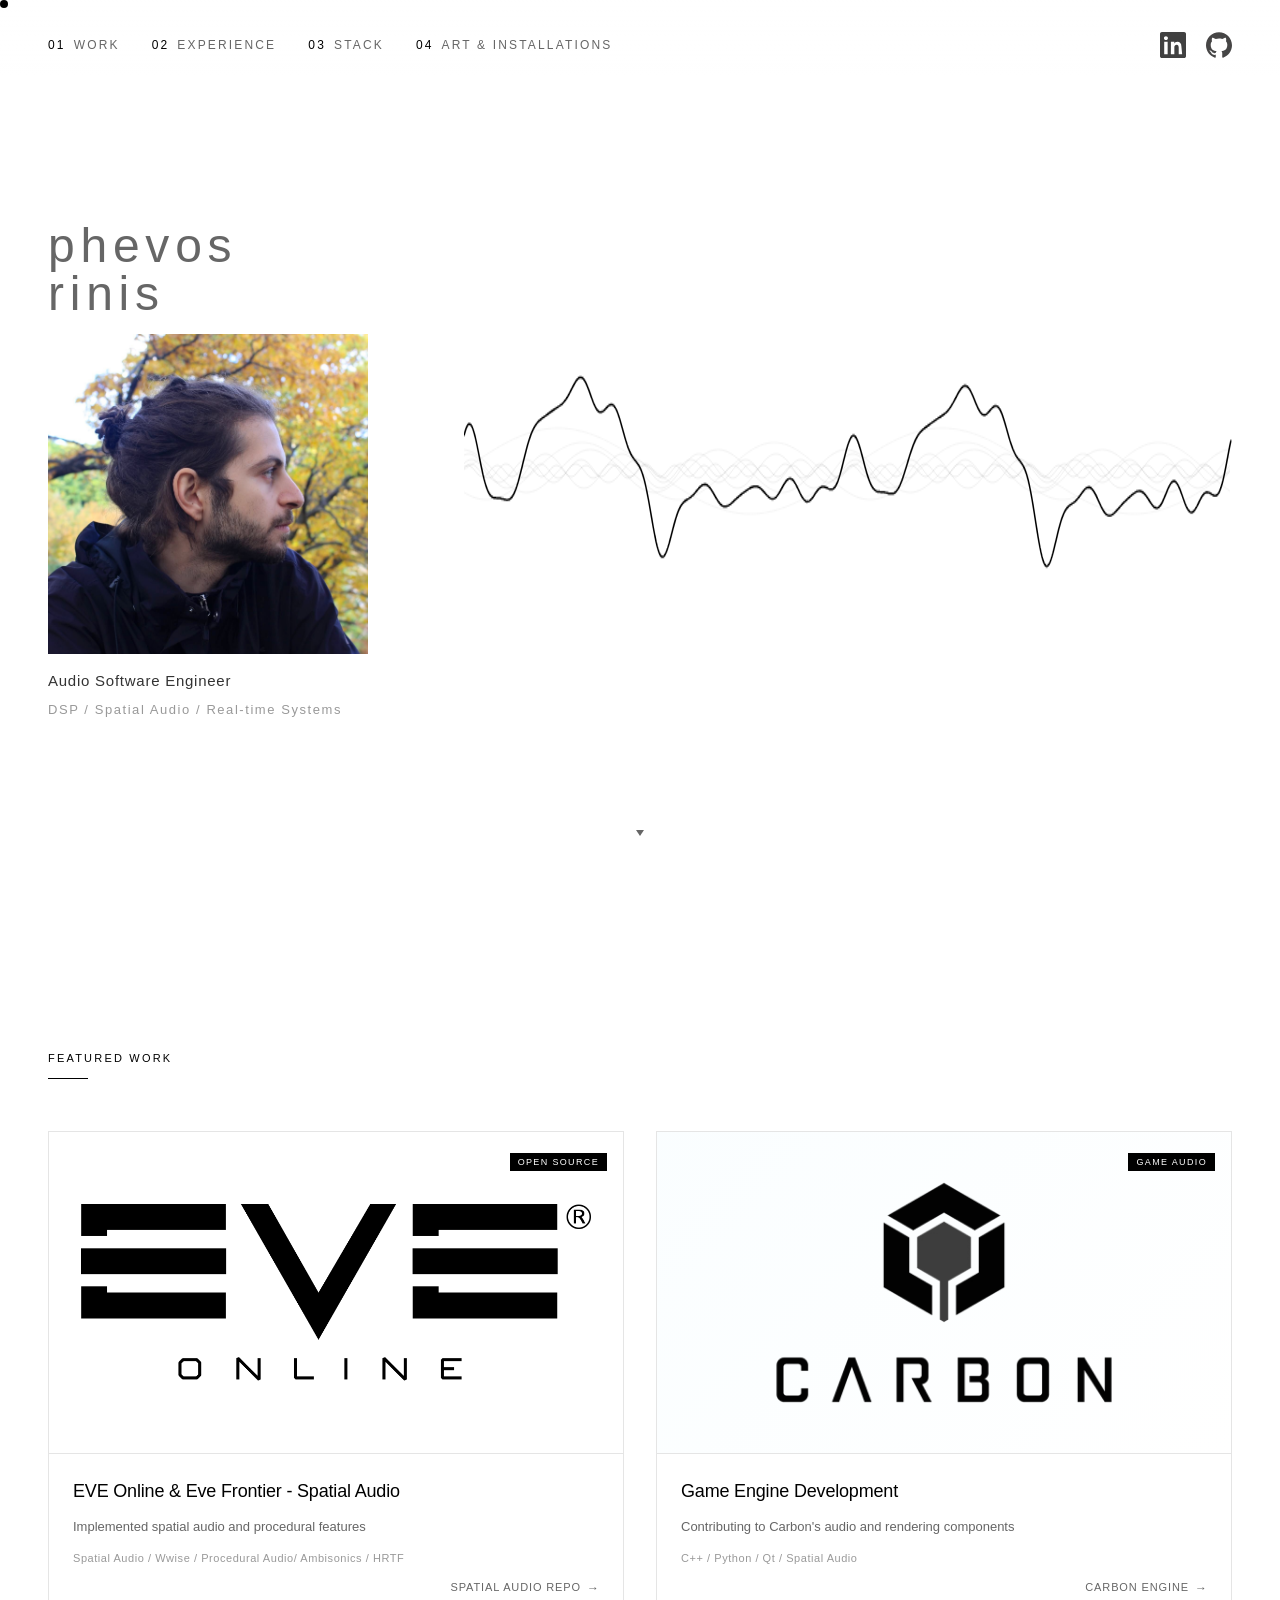
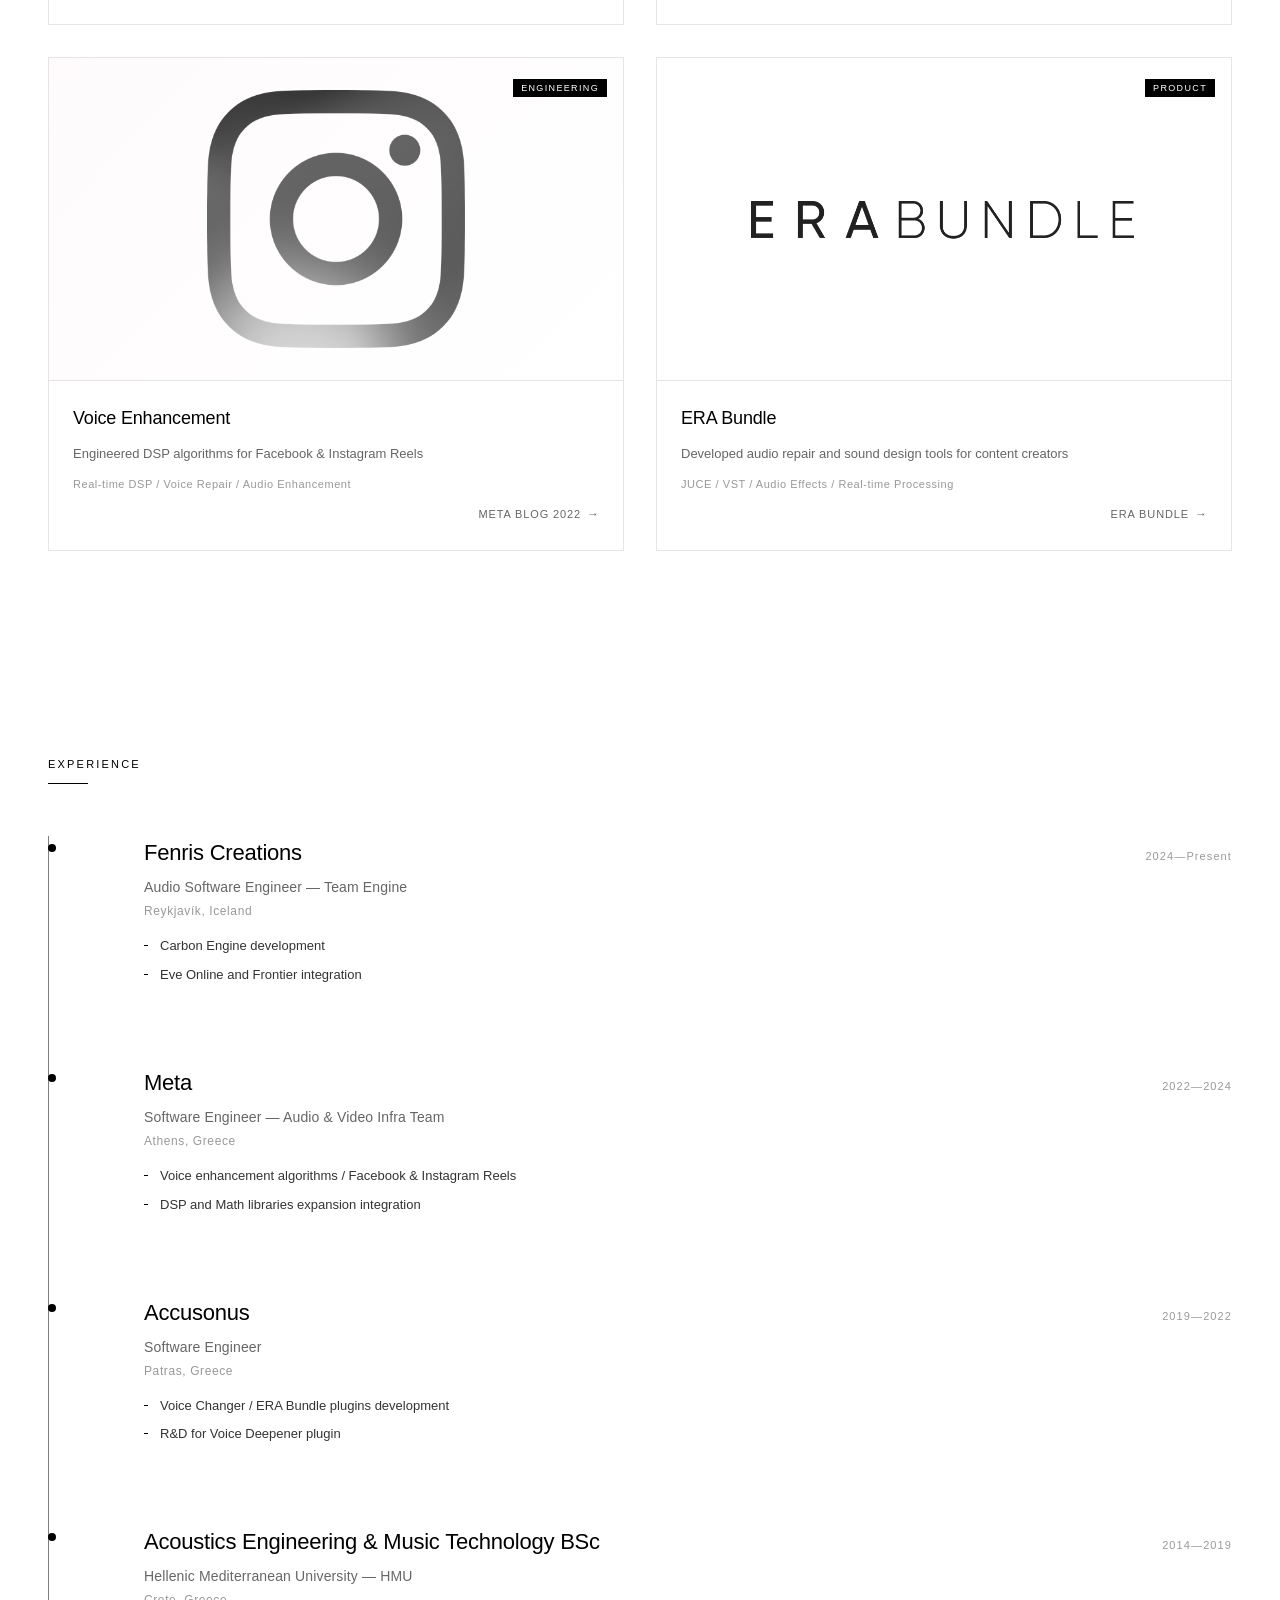
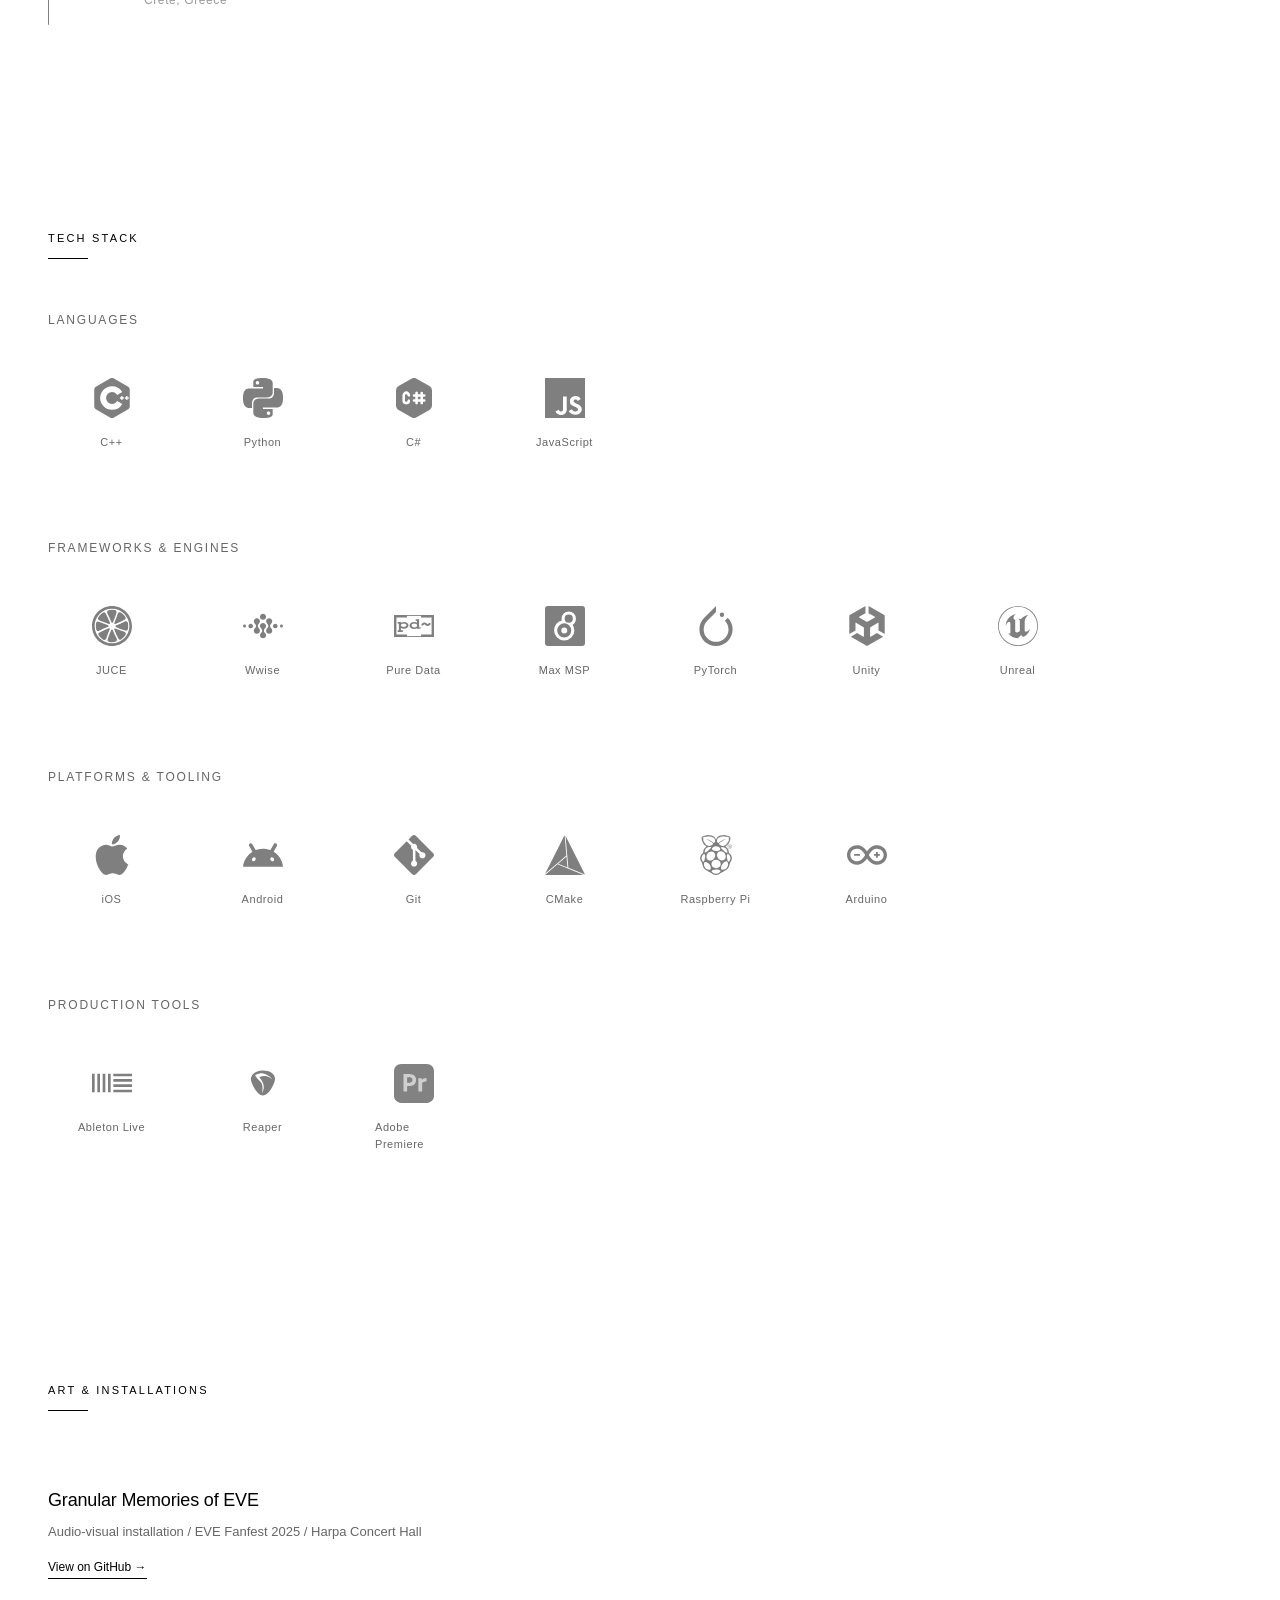
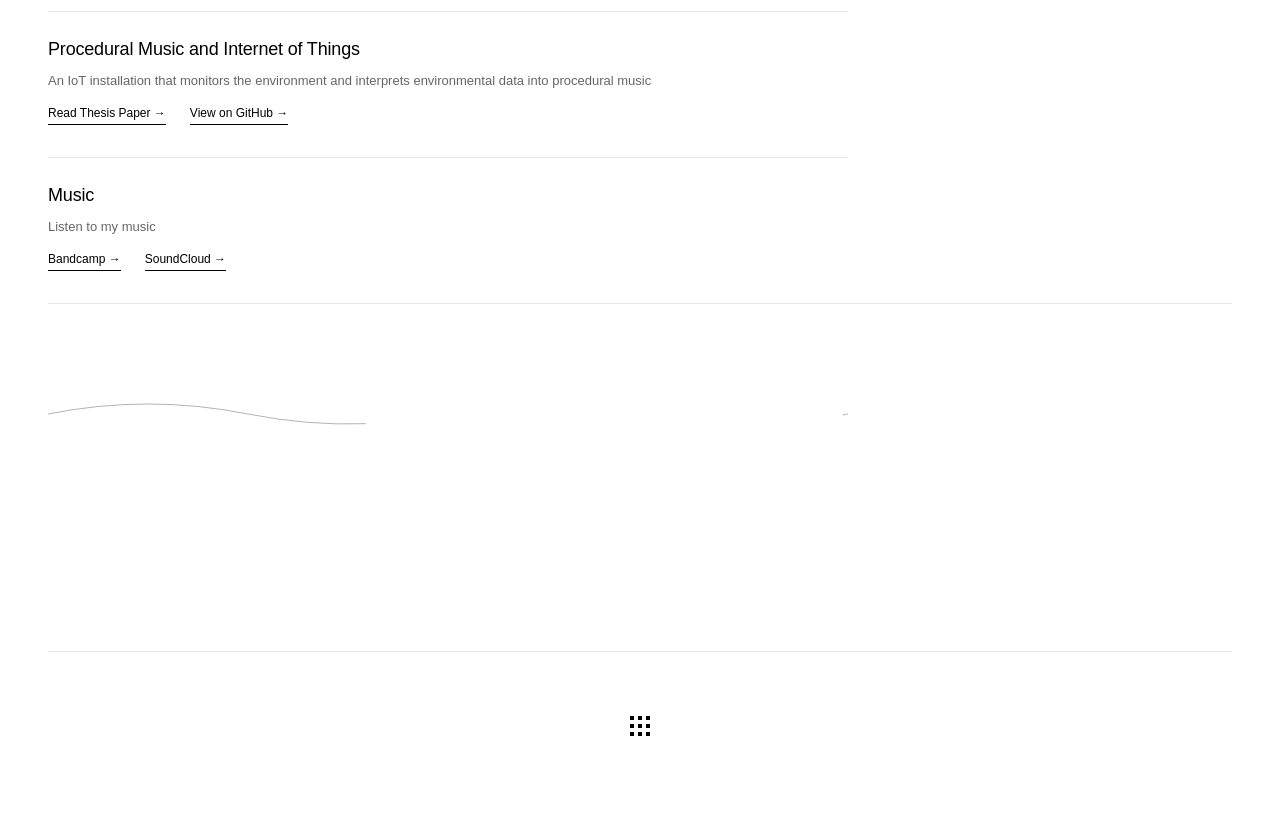
==== index.html @ 7e2379ec "Revert Carbon card to single card link, pointing to GitHub" ====
<!DOCTYPE html>
<html lang="en">
<head>
    <meta charset="UTF-8">
    <meta name="viewport" content="width=device-width, initial-scale=1.0">
    <title>Phevos Rinis</title>
    <link rel="stylesheet" href="style.css">
</head>
<body>
    <div class="cursor-dot"></div>

    <!-- Navigation -->
    <nav class="main-nav">
        <div class="nav-sections">
            <a href="#projects" class="nav-link" data-section="01">Work</a>
            <a href="#work" class="nav-link" data-section="02">Experience</a>
            <a href="#stack" class="nav-link" data-section="03">Stack</a>
            <a href="#art" class="nav-link" data-section="04">Art & Installations</a>
        </div>
        <div class="nav-social">
            <a class="nav-icon" href="https://linkedin.com/in/phevos-rinis" target="_blank" rel="noopener noreferrer" aria-label="LinkedIn">
                <img src="img/icons/linkedin.svg" alt="LinkedIn logo">
            </a>
            <a class="nav-icon" href="https://github.com/Phevoso" target="_blank" rel="noopener noreferrer" aria-label="GitHub">
                <img src="img/icons/github.svg" alt="GitHub logo">
            </a>
        </div>
    </nav>

    <main class="container">
        <!-- Hero Section -->
        <section class="hero">
            <div class="hero-grid">
                <div class="hero-profile">
                    <div class="hero-title">
                        <h1>
                            <span class="line">phevos rinis</span>
                        </h1>
                        <div class="title-line"></div>
                    </div>
                    <div class="profile-image-wrapper">
                        <img src="img/profile.jpeg" alt="Phevos Rinis" class="profile-img">
                    </div>
                    <div class="profile-info">
                        <p class="profile-title">Audio Software Engineer</p>
                        <p class="profile-specialties">DSP / Spatial Audio / Real-time Systems</p>
                    </div>
                </div>
                <div class="fourier-container">
                    <canvas id="fourierCanvas" class="fourier-canvas"></canvas>
                </div>
            </div>
            <div class="scroll-indicator">
                <div class="scroll-dot"></div>
            </div>
        </section>

        <!-- Projects Section -->
        <section id="projects" class="projects section">
            <div class="section-number">01</div>
            <div class="section-content">
                <h2 class="section-title">Featured Work</h2>

                <div class="projects-grid">
                    <a class="project-card-large eve-project" href="https://github.com/carbonengine/spatial-audio-clustering" target="_blank" rel="noopener noreferrer">
                        <div class="project-visual">
                            <img src="img/eve-logo.png" alt="EVE">
                            <div class="project-overlay">
                                <span class="project-type">Open Source</span>
                            </div>
                        </div>
                        <div class="project-info">
                            <h3 class="project-title">EVE Online & Eve Frontier - Spatial Audio</h3>
                            <p class="project-desc">Implemented spatial audio and procedural features</p>
                            <p class="project-tech">Spatial Audio / Wwise / Procedural Audio/ Ambisonics / HRTF</p>
                            <span class="project-cta">Spatial Audio Repo</span>
                        </div>
                    </a>

                    <a class="project-card-large carbon-project" href="https://github.com/carbonengine" target="_blank" rel="noopener noreferrer">
                        <div class="project-visual">
                            <img src="img/carbon-engine-logo.png" alt="Spatial Audio">
                            <div class="project-overlay">
                                <span class="project-type">Game Audio</span>
                            </div>
                        </div>
                        <div class="project-info">
                            <h3 class="project-title">Game Engine Development</h3>
                            <p class="project-desc">Contributing to Carbon's audio and rendering components</p>
                            <p class="project-tech">C++ / Python / Qt / Spatial Audio</p>
                            <span class="project-cta">Carbon Engine</span>
                        </div>
                    </a>

                    <a class="project-card-large meta-project" href="https://about.fb.com/news/2023/07/facebook-video-keeps-getting-better/" target="_blank" rel="noopener noreferrer">
                        <div class="project-visual">
                            <img src="img/logo-instagram-gradient.png" alt="Meta">
                            <div class="project-overlay">
                                <span class="project-type">Engineering</span>
                            </div>
                        </div>
                        <div class="project-info">
                            <h3 class="project-title">Voice Enhancement</h3>
                            <p class="project-desc">Engineered DSP algorithms for Facebook & Instagram Reels</p>
                            <p class="project-tech">Real-time DSP / Voice Repair / Audio Enhancement</p>
                            <span class="project-cta">Meta Blog 2022</span>
                        </div>
                    </a>

                    <a class="project-card-large era-project" href="https://web.archive.org/web/20220206165829/https://accusonus.com/products/audio-repair/era-bundle" target="_blank" rel="noopener noreferrer">
                        <div class="project-visual">
                            <img src="img/era-bundle-logo.png" alt="ERA Bundle">
                            <div class="project-overlay">
                                <span class="project-type">Product</span>
                            </div>
                        </div>
                        <div class="project-info">
                            <h3 class="project-title">ERA Bundle</h3>
                            <p class="project-desc">Developed audio repair and sound design tools for content creators</p>
                            <p class="project-tech">JUCE / VST / Audio Effects / Real-time Processing</p>
                            <span class="project-cta">ERA Bundle</span>
                        </div>
                    </a>
                </div>
            </div>
        </section>

        <!-- Work Section -->
        <section id="work" class="work section">
            <div class="section-number">02</div>
            <div class="section-content">
                <h2 class="section-title">Experience</h2>

                <div class="timeline">
                    <svg class="timeline-line" preserveAspectRatio="none">
                        <line class="timeline-path" x1="0" y1="0" x2="0" y2="100%" stroke="currentColor" stroke-width="1"/>
                        <circle class="pulse-dot pulse-1" cx="0" cy="10%" r="3" fill="currentColor"/>
                        <circle class="pulse-dot pulse-2" cx="0" cy="40%" r="3" fill="currentColor"/>
                        <circle class="pulse-dot pulse-3" cx="0" cy="70%" r="3" fill="currentColor"/>
                    </svg>
                    <div class="timeline-items">
                        <div class="timeline-entry" data-year="2024">
                            <div class="timeline-node"></div>
                            <div class="timeline-content">
                                <div class="timeline-header">
                                    <h3 class="timeline-company">Fenris Creations</h3>
                                    <span class="timeline-period">2024—Present</span>
                                </div>
                                <p class="timeline-role">Audio Software Engineer — Team Engine</p>
                                <p class="timeline-location">Reykjavík, Iceland</p>
                                <ul class="timeline-highlights">
                                    <li>Carbon Engine development</li>
                                    <li>Eve Online and Frontier integration</li>
                                </ul>
                            </div>
                        </div>

                        <div class="timeline-entry" data-year="2022">
                            <div class="timeline-node"></div>
                            <div class="timeline-content">
                                <div class="timeline-header">
                                    <h3 class="timeline-company">Meta</h3>
                                    <span class="timeline-period">2022—2024</span>
                                </div>
                                <p class="timeline-role">Software Engineer — Audio & Video Infra Team</p>
                                <p class="timeline-location">Athens, Greece</p>
                                <ul class="timeline-highlights">
                                    <li>Voice enhancement algorithms / Facebook & Instagram Reels</li>
                                    <li>DSP and Math libraries expansion integration</li>
                                </ul>
                            </div>
                        </div>

                        <div class="timeline-entry" data-year="2020">
                            <div class="timeline-node"></div>
                            <div class="timeline-content">
                                <div class="timeline-header">
                                    <h3 class="timeline-company">Accusonus</h3>
                                    <span class="timeline-period">2019—2022</span>
                                </div>
                                <p class="timeline-role">Software Engineer</p>
                                <p class="timeline-location">Patras, Greece</p>
                                <ul class="timeline-highlights">
                                    <li>Voice Changer / ERA Bundle plugins development</li>
                                    <li>R&D for Voice Deepener plugin</li>
                                </ul>
                            </div>
                        </div>

                        <div class="timeline-entry" data-year="2019">
                            <div class="timeline-node"></div>
                            <div class="timeline-content">
                                <div class="timeline-header">
                                    <h3 class="timeline-company">Acoustics Engineering &amp; Music Technology BSc</h3>
                                    <span class="timeline-period">2014—2019</span>
                                </div>
                                <p class="timeline-role">Hellenic Mediterranean University — HMU</p>
                                <p class="timeline-location">Crete, Greece</p>
                            </div>
                        </div>
                    </div>
                </div>
            </div>
        </section>

        <!-- Tech Stack Section -->
        <section id="stack" class="stack section">
            <div class="section-number">03</div>
            <div class="section-content">
                <h2 class="section-title">Tech Stack</h2>

                <div class="stack-categories">
                    <div class="stack-category">
                        <h4 class="stack-category-title">Languages</h4>
                        <div class="stack-items">
                            <div class="stack-item"><img src="img/stack/cplusplus.svg" alt="C++"><span>C++</span></div>
                            <div class="stack-item"><img src="img/stack/python.svg" alt="Python"><span>Python</span></div>
                            <div class="stack-item"><img src="img/stack/csharp.svg" alt="C#"><span>C#</span></div>
                            <div class="stack-item"><img src="img/stack/javascript.svg" alt="JavaScript"><span>JavaScript</span></div>
                        </div>
                    </div>

                    <div class="stack-category">
                        <h4 class="stack-category-title">Frameworks & Engines</h4>
                        <div class="stack-items">
                            <div class="stack-item"><img src="img/stack/juce.svg" alt="JUCE"><span>JUCE</span></div>
                            <div class="stack-item"><img src="img/stack/wwise.svg" alt="Wwise"><span>Wwise</span></div>
                            <div class="stack-item"><img src="img/stack/puredata.svg" alt="Pure Data"><span>Pure Data</span></div>
                            <div class="stack-item"><img src="img/stack/max.svg" alt="Max MSP"><span>Max MSP</span></div>
                            <div class="stack-item"><img src="img/stack/pytorch.svg" alt="PyTorch"><span>PyTorch</span></div>
                            <div class="stack-item"><img src="img/stack/unity.svg" alt="Unity"><span>Unity</span></div>
                            <div class="stack-item"><img src="img/stack/unrealengine.svg" alt="Unreal"><span>Unreal</span></div>
                        </div>
                    </div>

                    <div class="stack-category">
                        <h4 class="stack-category-title">Platforms & Tooling</h4>
                        <div class="stack-items">
                            <div class="stack-item"><img src="img/stack/ios.svg" alt="iOS"><span>iOS</span></div>
                            <div class="stack-item"><img src="img/stack/android.svg" alt="Android"><span>Android</span></div>
                            <div class="stack-item"><img src="img/stack/git.svg" alt="Git"><span>Git</span></div>
                            <div class="stack-item"><img src="img/stack/cmake.svg" alt="CMake"><span>CMake</span></div>
                            <div class="stack-item"><img src="img/stack/raspberrypi.svg" alt="Raspberry Pi"><span>Raspberry Pi</span></div>
                            <div class="stack-item"><img src="img/stack/arduino.svg" alt="Arduino"><span>Arduino</span></div>
                        </div>
                    </div>

                    <div class="stack-category">
                        <h4 class="stack-category-title">Production Tools</h4>
                        <div class="stack-items">
                            <div class="stack-item"><img src="img/stack/abletonlive.svg" alt="Ableton Live"><span>Ableton Live</span></div>
                            <div class="stack-item"><img src="img/stack/reaper.svg" alt="Reaper"><span>Reaper</span></div>
                            <div class="stack-item"><img src="img/stack/adobepremierepro.svg" alt="Adobe Premiere"><span>Adobe Premiere</span></div>
                        </div>
                    </div>
                </div>
            </div>
        </section>

        <!-- Art Section -->
        <section id="art" class="art section">
            <div class="section-number">04</div>
            <div class="section-content">
                <h2 class="section-title">Art & Installations</h2>

                <div class="installations-list">

                    <!-- Granular Memories of EVE -->
                    <div class="installation-item">
                        <div class="installation-header">
                            <span class="installation-title">Granular Memories of EVE</span>
                        </div>
                        <div class="installation-content">
                            <p class="installation-description">Audio-visual installation / EVE Fanfest 2025 / Harpa Concert Hall</p>
                            <a href="#" class="installation-link" target="_blank">View on GitHub →</a>
                        </div>
                    </div>

                    <!-- Procedural Music and Internet of Things -->
                    <div class="installation-item">
                        <div class="installation-header">
                            <span class="installation-title">Procedural Music and Internet of Things</span>
                        </div>
                        <div class="installation-content">
                            <p class="installation-description">An IoT installation that monitors the environment and interprets environmental data into procedural music</p>
                            <div class="installation-links">
                                <a href="https://github.com/Phevoso/generative_music_iot/blob/main/Rinis_Phevos_Algorithmic_Music_Generation_IoT_Environmental_Parameters.pdf" class="installation-link" target="_blank">Read Thesis Paper →</a>
                                <a href="https://github.com/Phevoso/generative_music_iot" class="installation-link" target="_blank">View on GitHub →</a>
                            </div>
                        </div>
                    </div>
                </div>

                                <!-- Music -->
                <div class="installation-item">
                    <div class="installation-header">
                        <span class="installation-title">Music</span>
                    </div>
                    <div class="installation-content">
                        <p class="installation-description">Listen to my music</p>
                        <div class="installation-links">
                            <a href="https://phevosrinis.bandcamp.com/" class="installation-link" target="_blank">Bandcamp →</a>
                            <a href="https://soundcloud.com/phevosrns" class="installation-link" target="_blank">SoundCloud →</a>
                        </div>
                    </div>
                </div>

                <div class="waveform-footer">
                    <svg viewBox="0 0 800 60" preserveAspectRatio="none">
                        <path d="M0,30 Q100,10 200,30 T400,30 T600,30 T800,30"
                              fill="none" stroke="currentColor" stroke-width="1" opacity="0.3"/>
                    </svg>
                </div>
            </div>
        </section>

        <!-- Footer -->
        <footer class="footer">
            <div class="footer-content">
                <div class="footer-mark">
                    <div class="square-grid">
                        <span></span><span></span><span></span>
                        <span></span><span></span><span></span>
                        <span></span><span></span><span></span>
                    </div>
                </div>
            </div>
        </footer>
    </main>

    <script src="script.js"></script>
</body>
</html>
---- style.css ----
/* ============================================
   Reset & Variables
   ============================================ */
* {
    margin: 0;
    padding: 0;
    box-sizing: border-box;
}

:root {
    --black: #000000;
    --white: #FFFFFF;
    --grey-dark: #333333;
    --grey-mid: #666666;
    --grey-light: #999999;
    --grey-border: #E5E5E5;
    --spacing-unit: 8px;
}

html {
    scroll-behavior: smooth;
}

body {
    font-family: -apple-system, BlinkMacSystemFont, 'Helvetica Neue', 'Hiragino Sans', 'Hiragino Kaku Gothic ProN', Arial, sans-serif;
    background: var(--white);
    color: var(--black);
    line-height: 1.5;
    font-size: 16px;
    -webkit-font-smoothing: antialiased;
    cursor: none;
}

/* ============================================
   Custom Cursor
   ============================================ */
.cursor-dot {
    width: 8px;
    height: 8px;
    background: var(--black);
    border-radius: 50%;
    position: fixed;
    pointer-events: none;
    z-index: 9999;
    transition: transform 0.15s ease;
    mix-blend-mode: difference;
    filter: invert(1);
}

body:hover .cursor-dot {
    transform: scale(1.5);
}

a:hover ~ .cursor-dot,
button:hover ~ .cursor-dot {
    transform: scale(3);
}

/* ============================================
   Navigation
   ============================================ */
.main-nav {
    position: fixed;
    top: 0;
    left: 0;
    width: 100%;
    padding: calc(var(--spacing-unit) * 4) calc(var(--spacing-unit) * 6);
    display: flex;
    justify-content: space-between;
    align-items: center;
    z-index: 1000;
    background: linear-gradient(to bottom, rgba(255,255,255,1) 0%, rgba(255,255,255,0.95) 70%, rgba(255,255,255,0) 100%);
}

.nav-sections {
    display: flex;
    gap: calc(var(--spacing-unit) * 4);
}

.nav-link {
    font-size: 12px;
    letter-spacing: 0.18em;
    text-transform: uppercase;
    color: var(--grey-mid);
    text-decoration: none;
    position: relative;
    transition: color 0.3s ease;
}

.nav-link::before {
    content: attr(data-section);
    margin-right: calc(var(--spacing-unit) * 1);
    color: var(--black);
}

.nav-link:hover {
    color: var(--black);
}

.nav-link::after {
    content: '';
    position: absolute;
    left: 0;
    right: 0;
    bottom: -6px;
    height: 1px;
    background: var(--black);
    opacity: 0;
    transform: scaleX(0.3);
    transition: opacity 0.3s ease, transform 0.3s ease;
}

.nav-link:hover::after,
.nav-link:focus-visible::after {
    opacity: 1;
    transform: scaleX(1);
}

.nav-social {
    display: flex;
    align-items: center;
    gap: calc(var(--spacing-unit) * 2.5);
}

.nav-icon {
    width: 26px;
    height: 26px;
    display: inline-flex;
    align-items: center;
    justify-content: center;
    transition: transform 0.3s ease;
}

.nav-icon:hover,
.nav-icon:focus {
    transform: translateY(-2px);
}

.nav-icon:focus-visible {
    outline: 1px solid var(--black);
    outline-offset: 4px;
}

.nav-icon img {
    width: 100%;
    height: 100%;
    display: block;
    opacity: 0.8;
    transition: opacity 0.3s ease, filter 0.3s ease;
}

.nav-icon:hover img,
.nav-icon:focus img {
    opacity: 1;
    filter: brightness(1.05);
}

/* ============================================
   Container
   ============================================ */
.container {
    max-width: 1400px;
    margin: 0 auto;
    padding: calc(var(--spacing-unit) * 15) calc(var(--spacing-unit) * 6) calc(var(--spacing-unit) * 10);
}

/* ============================================
   Hero Section
   ============================================ */
.hero {
    min-height: 85vh;
    display: flex;
    flex-direction: column;
    justify-content: center;
    margin-bottom: calc(var(--spacing-unit) * 20);
}

.hero-grid {
    width: 100%;
    display: flex;
    justify-content: flex-start;
    align-items: center;
    gap: calc(var(--spacing-unit) * 12);
    margin-bottom: calc(var(--spacing-unit) * 8);
}

.hero-title {
    margin-bottom: calc(var(--spacing-unit) * 2);
    width: 320px;
}

.hero-title h1 {
    font-size: clamp(28px, 4vw, 48px);
    font-weight: 200;
    letter-spacing: 0.12em;
    line-height: 1;
    margin: 0;
    text-transform: none;
    color: var(--grey-mid);
}

.hero-title .line {
    display: block;
    position: relative;
}

.title-line {
    display: none;
}

.hero-profile {
    display: flex;
    flex-direction: column;
    gap: 0;
    align-items: flex-start;
}

.profile-image-wrapper {
    width: 320px;
    height: 320px;
}

.profile-img {
    width: 100%;
    height: 100%;
    object-fit: cover;
}

.profile-info {
    text-align: left;
    display: flex;
    flex-direction: column;
    gap: calc(var(--spacing-unit) * 1);
    margin-top: calc(var(--spacing-unit) * 2);
}

.profile-title {
    font-size: 15px;
    font-weight: 300;
    color: var(--grey-dark);
    margin: 0;
    letter-spacing: 0.05em;
}

.profile-specialties {
    font-size: 13px;
    color: var(--grey-light);
    margin: 0;
    letter-spacing: 0.12em;
}

.fourier-container {
    flex: 1;
    display: flex;
    align-items: center;
}

.fourier-canvas {
    width: 100%;
    height: 200px;
    display: block;
}

/* Scroll Indicator */
.scroll-indicator {
    position: absolute;
    bottom: calc(var(--spacing-unit) * 8);
    left: 50%;
    transform: translateX(-50%);
    display: flex;
    flex-direction: column;
    align-items: center;
    gap: calc(var(--spacing-unit) * 1);
    transition: opacity 0.3s ease;
}

.scroll-line {
    width: 1px;
    height: 40px;
    background: var(--grey-light);
}

.scroll-dot {
    width: 0;
    height: 0;
    border-left: 4px solid transparent;
    border-right: 4px solid transparent;
    border-top: 6px solid var(--grey-mid);
    animation: scroll-pulse 1.5s ease-in-out infinite;
}

@keyframes scroll-pulse {
    0%, 100% {
        transform: translateY(0);
        opacity: 0.4;
    }
    50% {
        transform: translateY(8px);
        opacity: 1;
    }
}

/* ============================================
   Section Base Styles
   ============================================ */
.section {
    margin-bottom: calc(var(--spacing-unit) * 25);
    position: relative;
}

.section-number {
    position: absolute;
    left: calc(var(--spacing-unit) * -10);
    top: 0;
    font-size: 14px;
    font-weight: 300;
    letter-spacing: 0.1em;
    color: var(--grey-light);
}

.section-title {
    font-size: 11px;
    font-weight: 500;
    letter-spacing: 0.2em;
    text-transform: uppercase;
    margin-bottom: calc(var(--spacing-unit) * 8);
    color: var(--black);
    position: relative;
    display: inline-block;
}

.section-title::after {
    content: '';
    position: absolute;
    left: 0;
    bottom: -12px;
    width: 40px;
    height: 1px;
    background: var(--black);
}

/* ============================================
   Work Section - Timeline
   ============================================ */
.timeline {
    position: relative;
    padding-left: calc(var(--spacing-unit) * 8);
}

.timeline-line {
    position: absolute;
    left: 0;
    top: 0;
    width: 1px;
    height: 100%;
    color: var(--black);
}

.timeline-path {
    stroke-dasharray: 1000;
    stroke-dashoffset: 1000;
    animation: draw-line 2s ease-out forwards;
}

@keyframes draw-line {
    to {
        stroke-dashoffset: 0;
    }
}

/* Pulse dots animation - the surprise element */
.pulse-dot {
    opacity: 0;
    animation: pulse-travel 6s ease-in-out infinite;
}

.pulse-1 {
    animation-delay: 0s;
}

.pulse-2 {
    animation-delay: 2s;
}

.pulse-3 {
    animation-delay: 4s;
}

@keyframes pulse-travel {
    0% {
        cy: 0%;
        opacity: 0;
        r: 2;
    }
    5% {
        opacity: 1;
        r: 3;
    }
    10% {
        cy: 10%;
    }
    15% {
        r: 5;
        opacity: 0.8;
    }
    20% {
        cy: 20%;
        r: 3;
    }
    30% {
        cy: 40%;
    }
    35% {
        r: 5;
        opacity: 0.8;
    }
    40% {
        cy: 50%;
        r: 3;
    }
    50% {
        cy: 70%;
    }
    55% {
        r: 5;
        opacity: 0.8;
    }
    60% {
        cy: 80%;
        r: 3;
    }
    70% {
        cy: 95%;
    }
    75% {
        cy: 100%;
        opacity: 0.5;
    }
    80%, 100% {
        cy: 100%;
        opacity: 0;
        r: 2;
    }
}

.timeline-items {
    display: flex;
    flex-direction: column;
    gap: calc(var(--spacing-unit) * 10);
}

.timeline-entry {
    position: relative;
    padding-left: calc(var(--spacing-unit) * 4);
    opacity: 0;
    transform: translateX(20px);
    animation: fade-in-entry 0.8s ease-out forwards;
}

.timeline-entry:nth-child(1) {
    animation-delay: 0.3s;
}

.timeline-entry:nth-child(2) {
    animation-delay: 0.5s;
}

.timeline-entry:nth-child(3) {
    animation-delay: 0.7s;
}

@keyframes fade-in-entry {
    to {
        opacity: 1;
        transform: translateX(0);
    }
}

.timeline-node {
    position: absolute;
    left: calc(var(--spacing-unit) * -8);
    top: 8px;
    width: 8px;
    height: 8px;
    background: var(--black);
    border-radius: 50%;
    transition: all 0.3s ease;
}

.timeline-node::before {
    content: '';
    position: absolute;
    top: 50%;
    left: 50%;
    transform: translate(-50%, -50%);
    width: 16px;
    height: 16px;
    border: 1px solid var(--black);
    border-radius: 50%;
    opacity: 0;
    transition: all 0.3s ease;
}

.timeline-entry:hover .timeline-node {
    transform: scale(1.3);
}

.timeline-entry:hover .timeline-node::before {
    opacity: 0.3;
    width: 24px;
    height: 24px;
}

.timeline-header {
    display: flex;
    justify-content: space-between;
    align-items: baseline;
    margin-bottom: calc(var(--spacing-unit) * 1);
    gap: calc(var(--spacing-unit) * 2);
}

.timeline-company {
    font-size: 22px;
    font-weight: 400;
    letter-spacing: -0.01em;
    color: var(--black);
    margin: 0;
}

.timeline-period {
    font-size: 11px;
    letter-spacing: 0.1em;
    color: var(--grey-light);
    white-space: nowrap;
}

.timeline-role {
    font-size: 14px;
    color: var(--grey-mid);
    margin-bottom: calc(var(--spacing-unit) * 0.5);
    letter-spacing: 0.01em;
}

.timeline-location {
    font-size: 12px;
    color: var(--grey-light);
    margin-bottom: calc(var(--spacing-unit) * 2);
    letter-spacing: 0.05em;
}

.timeline-highlights {
    list-style: none;
    padding: 0;
    margin: 0;
    display: flex;
    flex-direction: column;
    gap: calc(var(--spacing-unit) * 1);
}

.timeline-highlights li {
    font-size: 13px;
    color: var(--grey-dark);
    padding-left: calc(var(--spacing-unit) * 2);
    position: relative;
    line-height: 1.6;
}

.timeline-highlights li::before {
    content: '';
    position: absolute;
    left: 0;
    top: 9px;
    width: 4px;
    height: 1px;
    background: var(--black);
}

/* ============================================
   Projects Section
   ============================================ */
.projects-grid {
    display: grid;
    grid-template-columns: repeat(2, 1fr);
    gap: calc(var(--spacing-unit) * 4);
}

.project-card-large {
    border: 1px solid var(--grey-border);
    transition: border-color 0.3s ease;
    overflow: hidden;
    display: flex;
    flex-direction: column;
    text-decoration: none;
    color: inherit;
    cursor: pointer;
}

.project-card-large:hover {
    border-color: var(--black);
}

.project-card-large:focus-visible {
    outline: 1px solid var(--black);
    outline-offset: -1px;
}

.project-visual {
    position: relative;
    width: 100%;
    aspect-ratio: 16/9;
    min-height: clamp(140px, 20vw, 240px);
    background: var(--white);
    display: flex;
    align-items: center;
    justify-content: center;
    padding: calc(var(--spacing-unit) * 4);
    border-bottom: 1px solid var(--grey-border);
}

.project-visual img {
    max-width: 100%;
    max-height: 100%;
    width: auto;
    height: auto;
    object-fit: contain;
    transition: filter 0.3s ease, transform 0.3s ease;
}

/* Default: All projects start grayscale */
.carbon-project .project-visual img,
.era-project .project-visual img,
.eve-project .project-visual img,
.meta-project .project-visual img {
    filter: grayscale(100%);
}

/* On hover: reveal color for all projects */
.project-card-large:hover .project-visual img {
    filter: grayscale(0%) brightness(1.1);
    transform: scale(1.05);
}

/* Add color tinting for monochrome logos on hover */
.eve-project:hover .project-visual img {
    filter: brightness(1.3) sepia(1) saturate(6) hue-rotate(30deg) contrast(1.2);
    transform: scale(1.05);
}

.era-project:hover .project-visual img {
    filter: brightness(1.2) sepia(1) saturate(5) hue-rotate(220deg);
    transform: scale(1.05);
}

/* Add subtle color tints to project cards */
.carbon-project .project-visual {
    background: linear-gradient(135deg, rgba(0, 180, 255, 0.02) 0%, var(--white) 100%);
}

.meta-project .project-visual {
    background: linear-gradient(135deg, rgba(225, 48, 108, 0.02) 0%, var(--white) 100%);
}

.project-overlay {
    position: absolute;
    top: calc(var(--spacing-unit) * 2);
    right: calc(var(--spacing-unit) * 2);
}

.project-type {
    font-size: 9px;
    letter-spacing: 0.15em;
    text-transform: uppercase;
    background: var(--black);
    color: var(--white);
    padding: 4px 8px;
}

.project-info {
    padding: calc(var(--spacing-unit) * 3);
    display: flex;
    flex-direction: column;
    gap: calc(var(--spacing-unit) * 1.5);
    flex: 1;
    min-height: 120px;
    align-items: flex-start;
}

.project-title {
    font-size: 18px;
    font-weight: 400;
    letter-spacing: -0.01em;
    color: var(--black);
}

.project-desc {
    font-size: 13px;
    color: var(--grey-mid);
    line-height: 1.6;
}

.project-tech {
    font-size: 11px;
    color: var(--grey-light);
    letter-spacing: 0.05em;
}

.project-cta {
    margin-top: auto;
    align-self: flex-end;
    font-size: 11px;
    letter-spacing: 0.08em;
    text-transform: uppercase;
    color: var(--grey-mid);
    border-bottom: 1px solid transparent;
    padding-bottom: 2px;
    transition: color 0.3s ease, border-color 0.3s ease, transform 0.3s ease;
    display: inline-flex;
    align-items: center;
    gap: 6px;
}

.project-card-large:hover .project-cta,
.project-card-large:focus .project-cta {
    color: var(--black);
    border-bottom-color: var(--black);
    transform: translateX(3px);
}

.project-cta::after {
    content: '→';
    font-size: 12px;
    letter-spacing: 0;
    transition: transform 0.3s ease;
}

.project-card-large:hover .project-cta::after,
.project-card-large:focus .project-cta::after {
    transform: translateX(2px);
}

/* ============================================
   Tech Stack Section
   ============================================ */
.stack-categories {
    display: flex;
    flex-direction: column;
    gap: calc(var(--spacing-unit) * 8);
}

.stack-category-title {
    font-size: 12px;
    font-weight: 500;
    letter-spacing: 0.15em;
    text-transform: uppercase;
    margin-bottom: calc(var(--spacing-unit) * 3);
    color: var(--grey-mid);
}

.stack-items {
    display: grid;
    grid-template-columns: repeat(auto-fill, minmax(120px, 1fr));
    gap: calc(var(--spacing-unit) * 3);
}

.stack-item {
    display: flex;
    flex-direction: column;
    align-items: center;
    gap: calc(var(--spacing-unit) * 2);
    padding: calc(var(--spacing-unit) * 3);
    border: 1px solid transparent;
    transition: border-color 0.3s ease;
}

.stack-item:hover {
    border-color: var(--grey-border);
}

.stack-item img {
    width: 40px;
    height: 40px;
    object-fit: contain;
    filter: grayscale(100%);
    opacity: 0.5;
    transition: all 0.3s ease;
}

.stack-item:hover img {
    filter: grayscale(0%);
    opacity: 1;
    transform: translateY(-4px);
}

.stack-item span {
    font-size: 11px;
    letter-spacing: 0.05em;
    color: var(--grey-mid);
}

.waveform-footer {
    margin-top: calc(var(--spacing-unit) * 10);
    width: 100%;
    max-width: 800px;
    overflow: hidden;
}

.waveform-footer svg {
    width: 100%;
    height: 60px;
    color: var(--black);
}

.waveform-footer svg path {
    animation: wave-flow 12s ease-in-out infinite, wave-move 4s linear infinite;
    stroke-dasharray: 320 480;
    stroke-dashoffset: 0;
}

@keyframes wave-flow {
    0%, 100% {
        d: path("M0,30 Q100,10 200,30 T400,30 T600,30 T800,30");
    }
    50% {
        d: path("M0,30 Q100,50 200,30 T400,30 T600,30 T800,30");
    }
}

@keyframes wave-move {
    to {
        stroke-dashoffset: -800;
    }
}

/* ============================================
   Art & Installations Section
   ============================================ */
.installations-list {
    display: flex;
    flex-direction: column;
    gap: 0;
    max-width: 800px;
}

.installation-item {
    border-bottom: 1px solid var(--grey-border);
    transition: border-color 0.3s ease;
}

.installation-item:hover {
    border-bottom-color: var(--black);
}

.installation-header {
    padding: calc(var(--spacing-unit) * 3) 0 calc(var(--spacing-unit) * 1);
}

.installation-title {
    font-size: 18px;
    font-weight: 400;
    letter-spacing: -0.01em;
    color: var(--black);
}

.installation-content {
    padding: 0 0 calc(var(--spacing-unit) * 4);
    max-height: none !important;
    overflow: visible;
}

.installation-description {
    font-size: 13px;
    color: var(--grey-mid);
    line-height: 1.6;
    margin-bottom: calc(var(--spacing-unit) * 1.5);
}

.installation-tech {
    font-size: 11px;
    color: var(--grey-light);
    letter-spacing: 0.05em;
    margin-bottom: calc(var(--spacing-unit) * 2);
}

.installation-links {
    display: flex;
    flex-direction: row;
    gap: calc(var(--spacing-unit) * 3);
}

.installation-link {
    font-size: 12px;
    color: var(--black);
    text-decoration: none;
    border-bottom: 1px solid var(--black);
    padding-bottom: 2px;
    display: inline-block;
    width: fit-content;
    transition: opacity 0.3s ease;
}

.installation-link:hover {
    opacity: 0.6;
}

/* Music releases grid */
.music-releases {
    display: grid;
    grid-template-columns: repeat(3, 1fr);
    gap: calc(var(--spacing-unit) * 3);
    margin-bottom: calc(var(--spacing-unit) * 2);
}

.music-release {
    display: flex;
    flex-direction: column;
    gap: calc(var(--spacing-unit) * 1.5);
    text-decoration: none;
    color: var(--black);
    transition: transform 0.3s ease;
}

.music-release:hover {
    transform: translateY(-4px);
}

.release-artwork {
    width: 100%;
    aspect-ratio: 1;
    background: var(--grey-border);
    overflow: hidden;
}

.release-artwork img {
    width: 100%;
    height: 100%;
    object-fit: cover;
    transition: transform 0.3s ease;
}

.music-release:hover .release-artwork img {
    transform: scale(1.05);
}

.release-name {
    font-size: 12px;
    letter-spacing: 0.02em;
    color: var(--grey-mid);
    text-align: center;
}

/* ============================================
   Footer
   ============================================ */
.footer {
    margin-top: calc(var(--spacing-unit) * 20);
    padding-top: calc(var(--spacing-unit) * 8);
    border-top: 1px solid var(--grey-border);
}

.footer-content {
    display: flex;
    justify-content: center;
    align-items: center;
    gap: calc(var(--spacing-unit) * 4);
}

.footer-links {
    display: flex;
    flex-direction: column;
    gap: calc(var(--spacing-unit) * 1);
}

.footer-links a {
    font-size: 12px;
    color: var(--grey-mid);
    text-decoration: none;
    letter-spacing: 0.05em;
    transition: color 0.3s ease;
}

.footer-links a:hover {
    color: var(--black);
}

.footer-mark {
    display: flex;
    justify-content: center;
}

.square-grid {
    display: grid;
    grid-template-columns: repeat(3, 4px);
    gap: 4px;
}

.square-grid span {
    width: 4px;
    height: 4px;
    background: var(--black);
}

.footer-copyright {
    text-align: right;
}

.footer-copyright p {
    font-size: 11px;
    color: var(--grey-light);
    letter-spacing: 0.1em;
}

/* ============================================
   Responsive Design
   ============================================ */
@media (max-width: 1024px) {
    .container {
        padding-left: calc(var(--spacing-unit) * 4);
        padding-right: calc(var(--spacing-unit) * 4);
    }

    .section-number {
        position: static;
        margin-bottom: calc(var(--spacing-unit) * 2);
    }

    .hero-grid {
        flex-direction: column;
        gap: calc(var(--spacing-unit) * 6);
        align-items: center;
    }

    .hero-profile {
        align-items: center;
    }

    .profile-info {
        text-align: center;
    }

    .hero-title {
        width: 320px;
        text-align: center;
    }

    .projects-grid {
        grid-template-columns: 1fr;
    }

    .timeline {
        padding-left: calc(var(--spacing-unit) * 6);
    }

    .timeline-node {
        left: calc(var(--spacing-unit) * -6);
    }

    .timeline-header {
        flex-direction: column;
        gap: calc(var(--spacing-unit) * 0.5);
    }

    .timeline-company {
        font-size: 20px;
    }
}

@media (max-width: 768px) {
    body {
        cursor: auto;
    }

    .cursor-dot {
        display: none;
    }

    .main-nav {
        padding: calc(var(--spacing-unit) * 3);
    }

    .nav-sections {
        gap: calc(var(--spacing-unit) * 2);
    }

    .nav-link {
        font-size: 10px;
    }

    .nav-social {
        gap: calc(var(--spacing-unit) * 1.5);
    }

    .nav-icon {
        width: 22px;
        height: 22px;
    }

    .container {
        padding-top: calc(var(--spacing-unit) * 12);
    }

    .hero-title {
        width: 240px;
        text-align: center;
    }

    .hero-title h1 {
        font-size: clamp(22px, 8vw, 32px);
    }

    .profile-image-wrapper {
        width: 240px;
        height: 240px;
    }

    .hero-grid {
        flex-direction: column;
        gap: calc(var(--spacing-unit) * 6);
        align-items: center;
    }

    .fourier-container {
        width: 100%;
        max-width: 100%;
    }

    .fourier-canvas {
        height: 120px;
    }

    .hero-profile {
        align-items: center;
    }

    .profile-info {
        text-align: center;
    }

    .footer-content {
        grid-template-columns: 1fr;
        text-align: center;
        gap: calc(var(--spacing-unit) * 3);
    }

    .footer-links {
        align-items: center;
    }

    .footer-copyright {
        text-align: center;
    }

    .stack-items {
        grid-template-columns: repeat(auto-fill, minmax(80px, 1fr));
    }

    .music-releases {
        grid-template-columns: 1fr;
    }
}
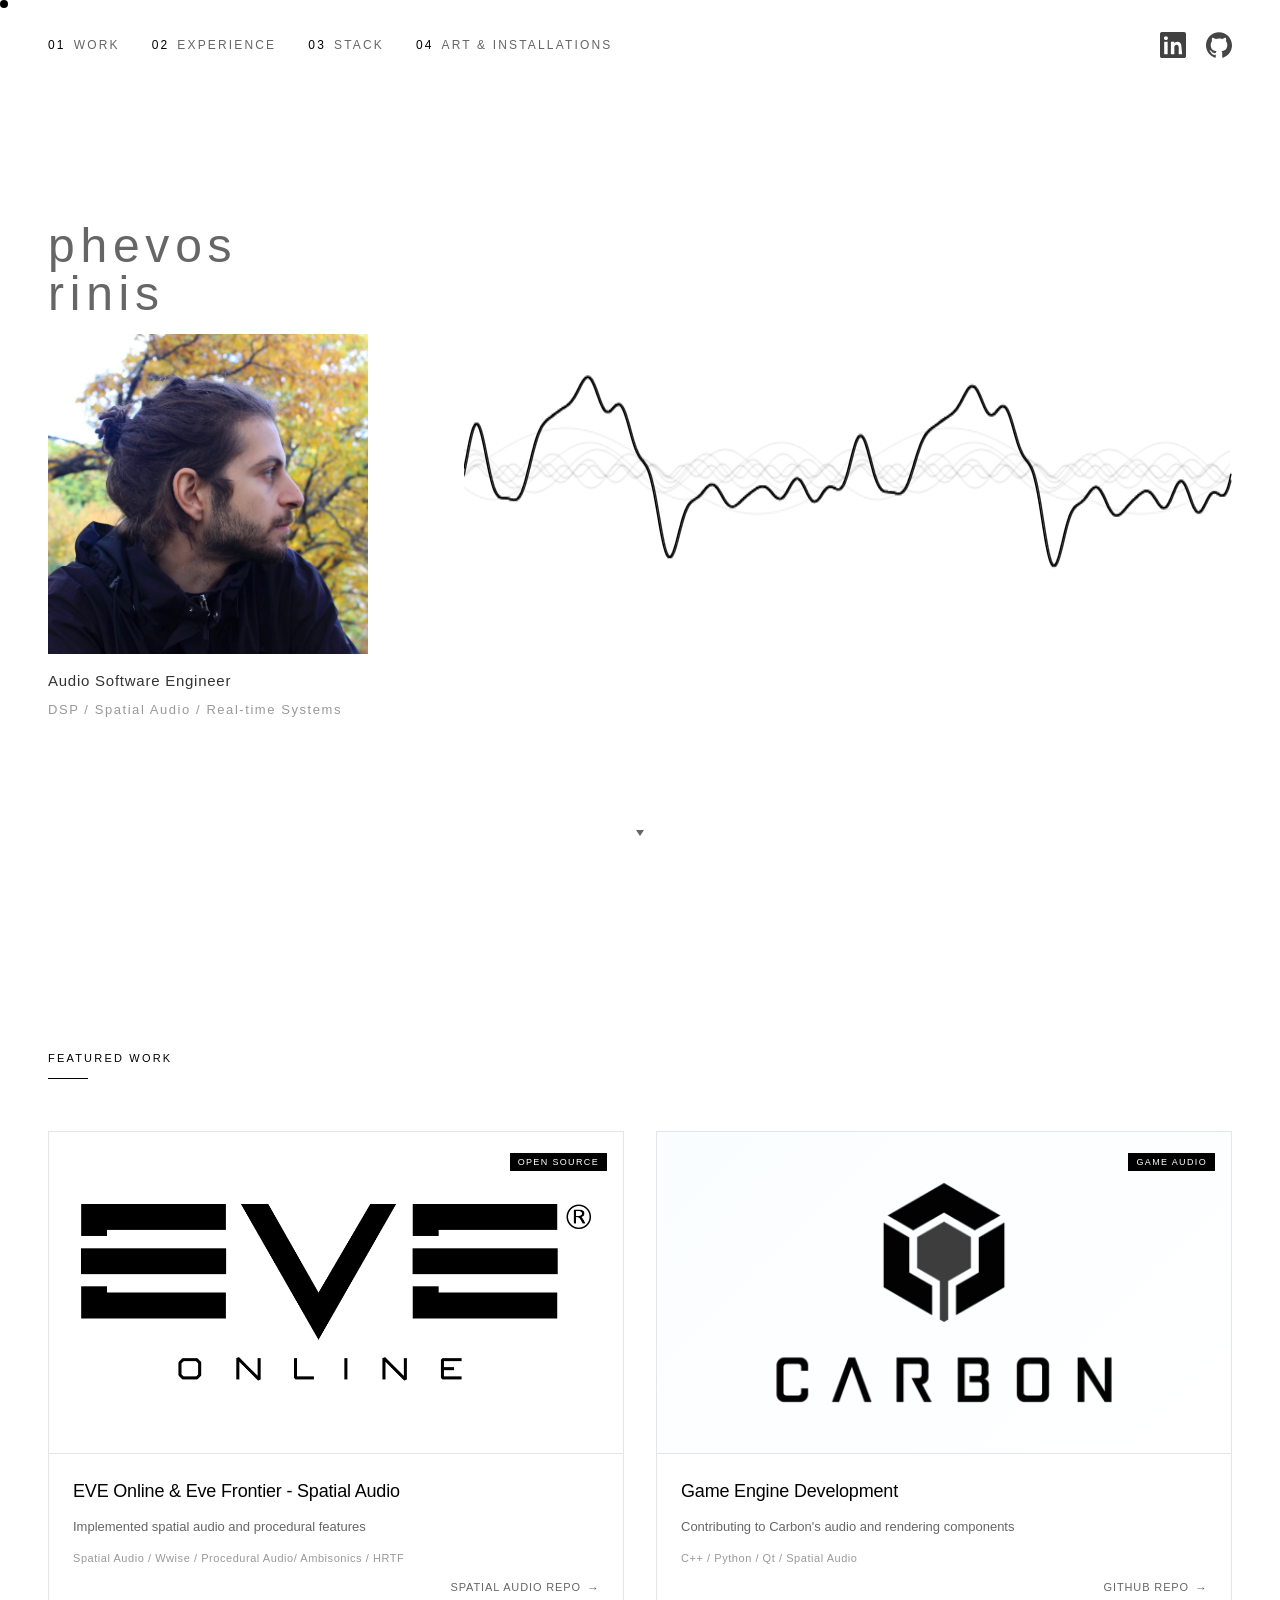
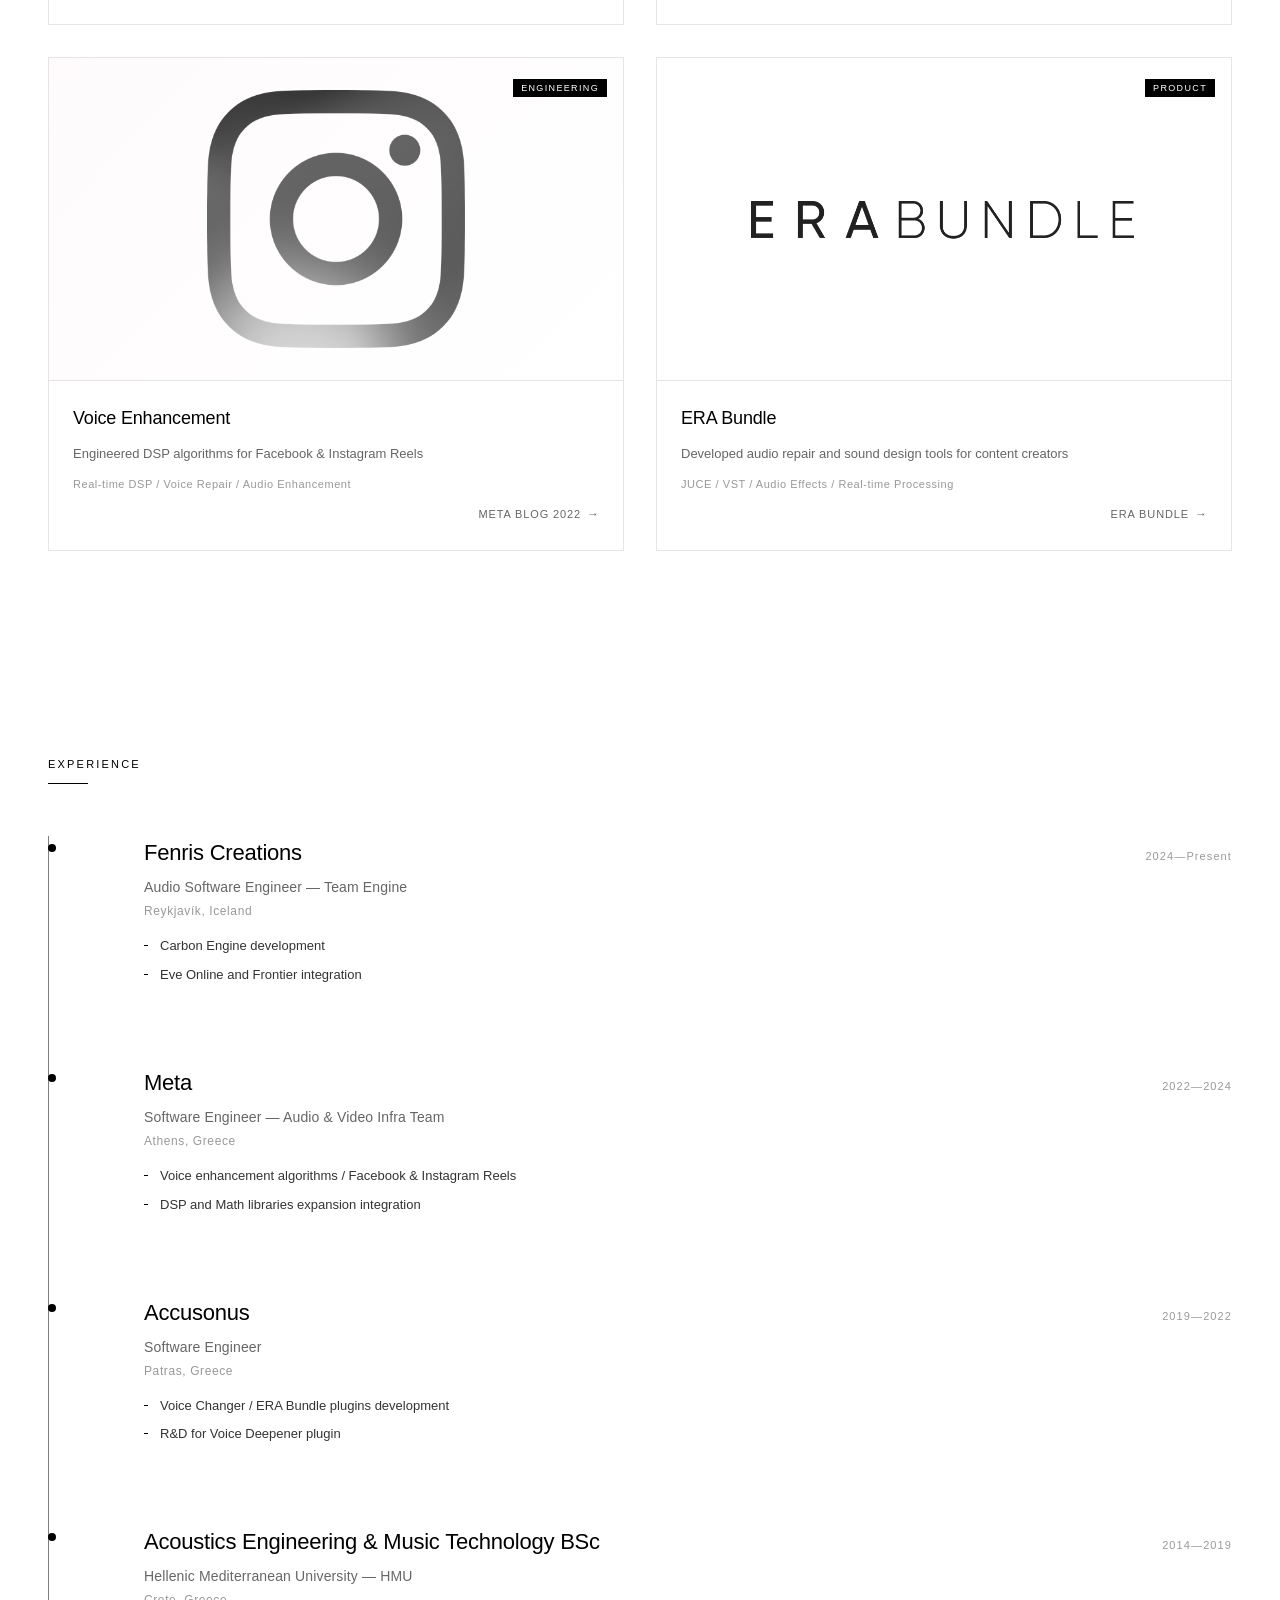
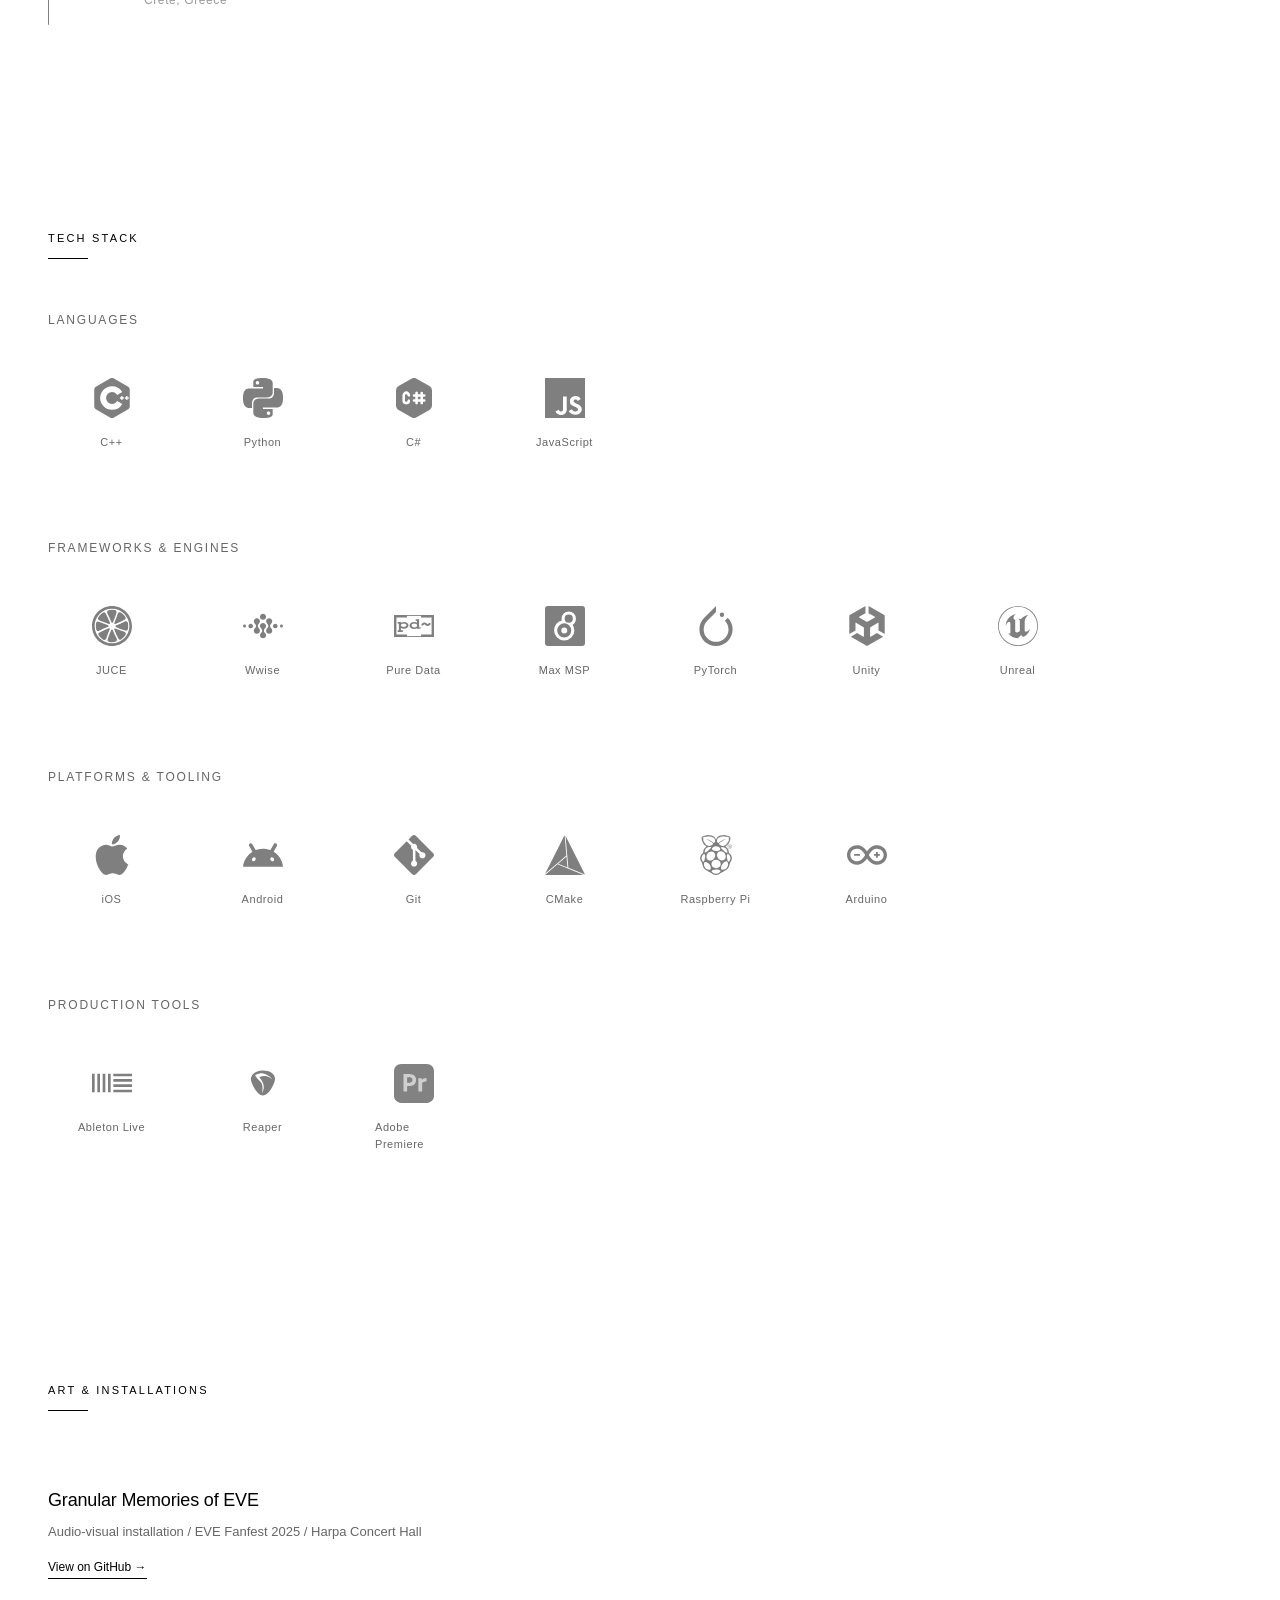
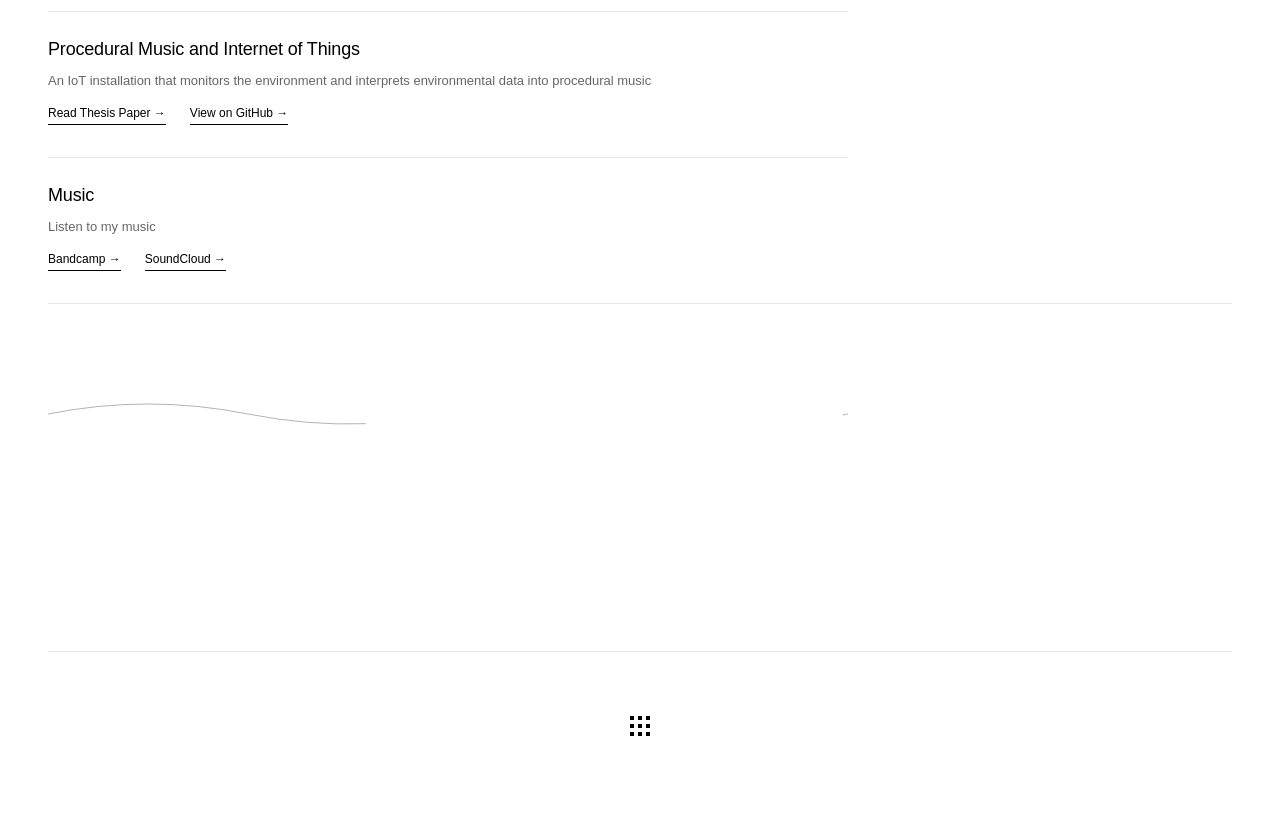
==== commit 8f662c56: "Change Carbon card CTA to "GitHub Repo" to avoid repeating the project name" ====
--- a/index.html
+++ b/index.html
@@ -88,7 +88,7 @@
                             <h3 class="project-title">Game Engine Development</h3>
                             <p class="project-desc">Contributing to Carbon's audio and rendering components</p>
                             <p class="project-tech">C++ / Python / Qt / Spatial Audio</p>
-                            <span class="project-cta">Carbon Engine</span>
+                            <span class="project-cta">GitHub Repo</span>
                         </div>
                     </a>
 
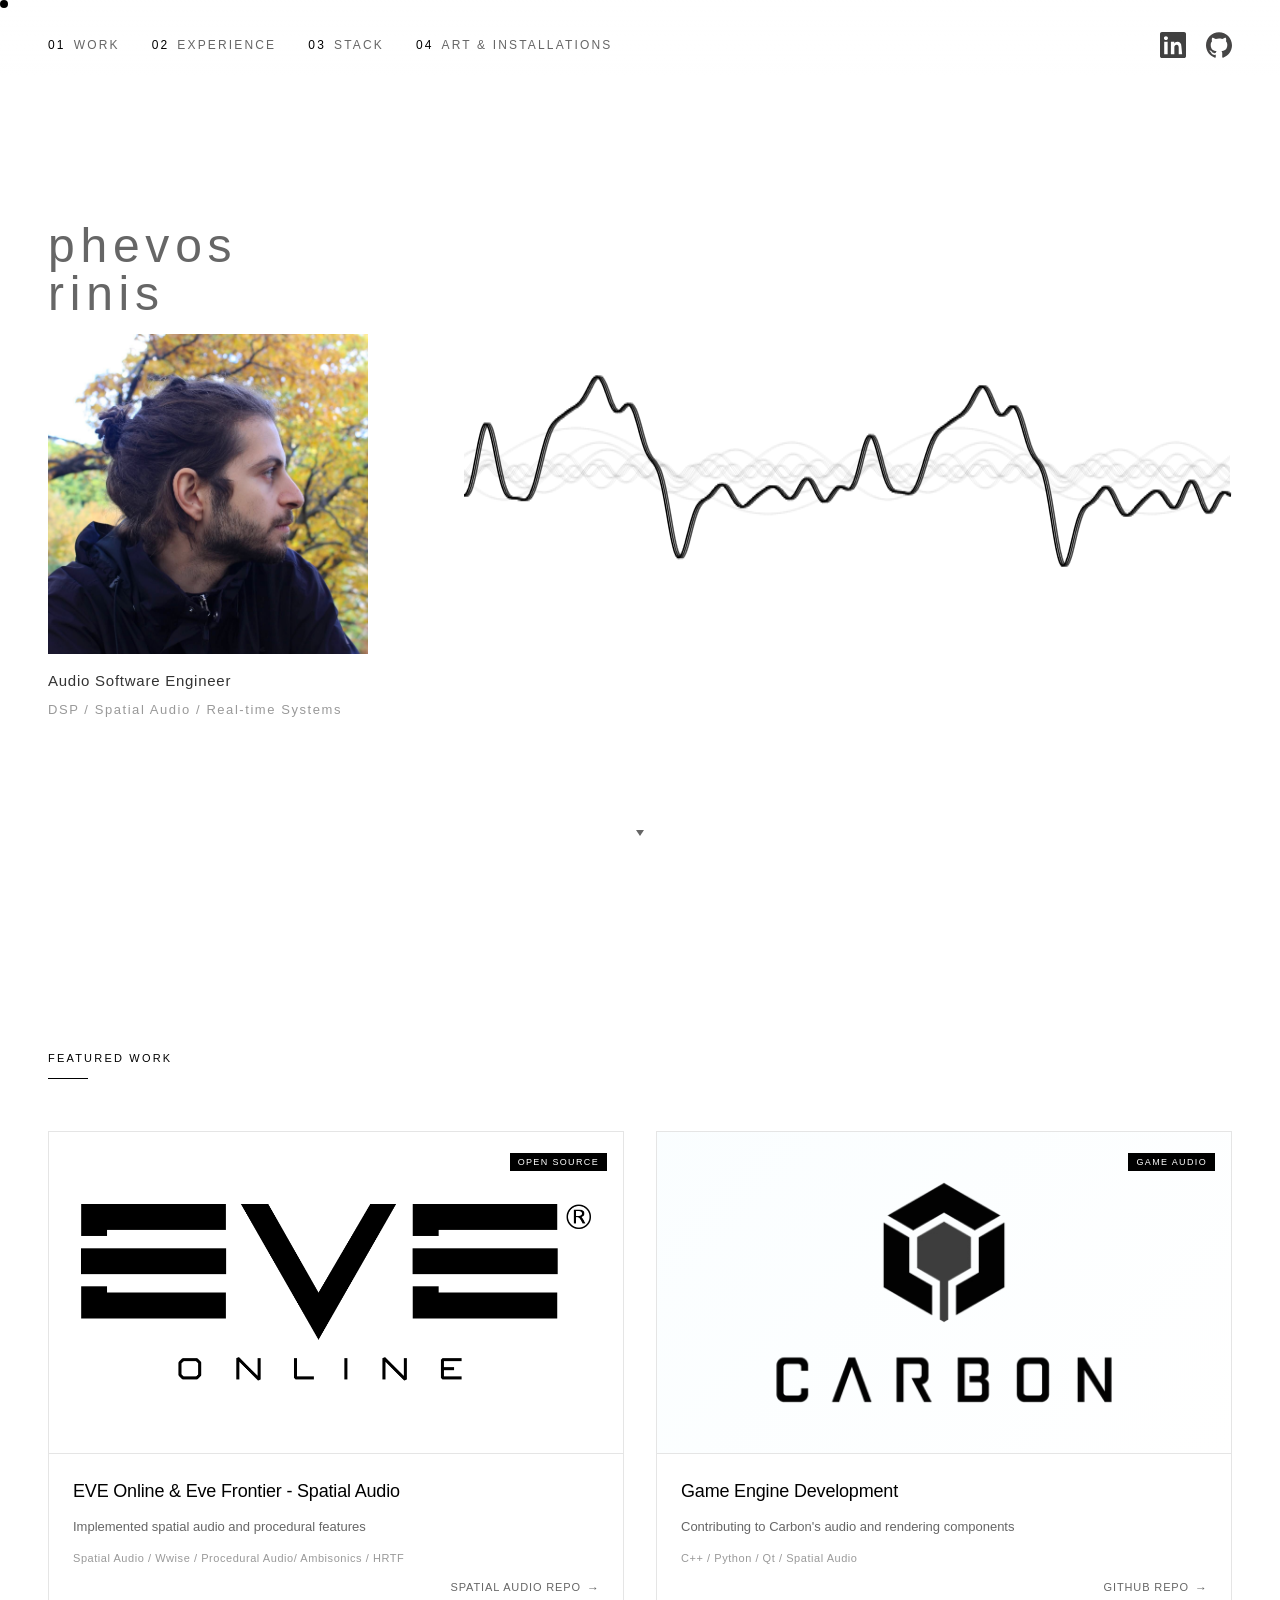
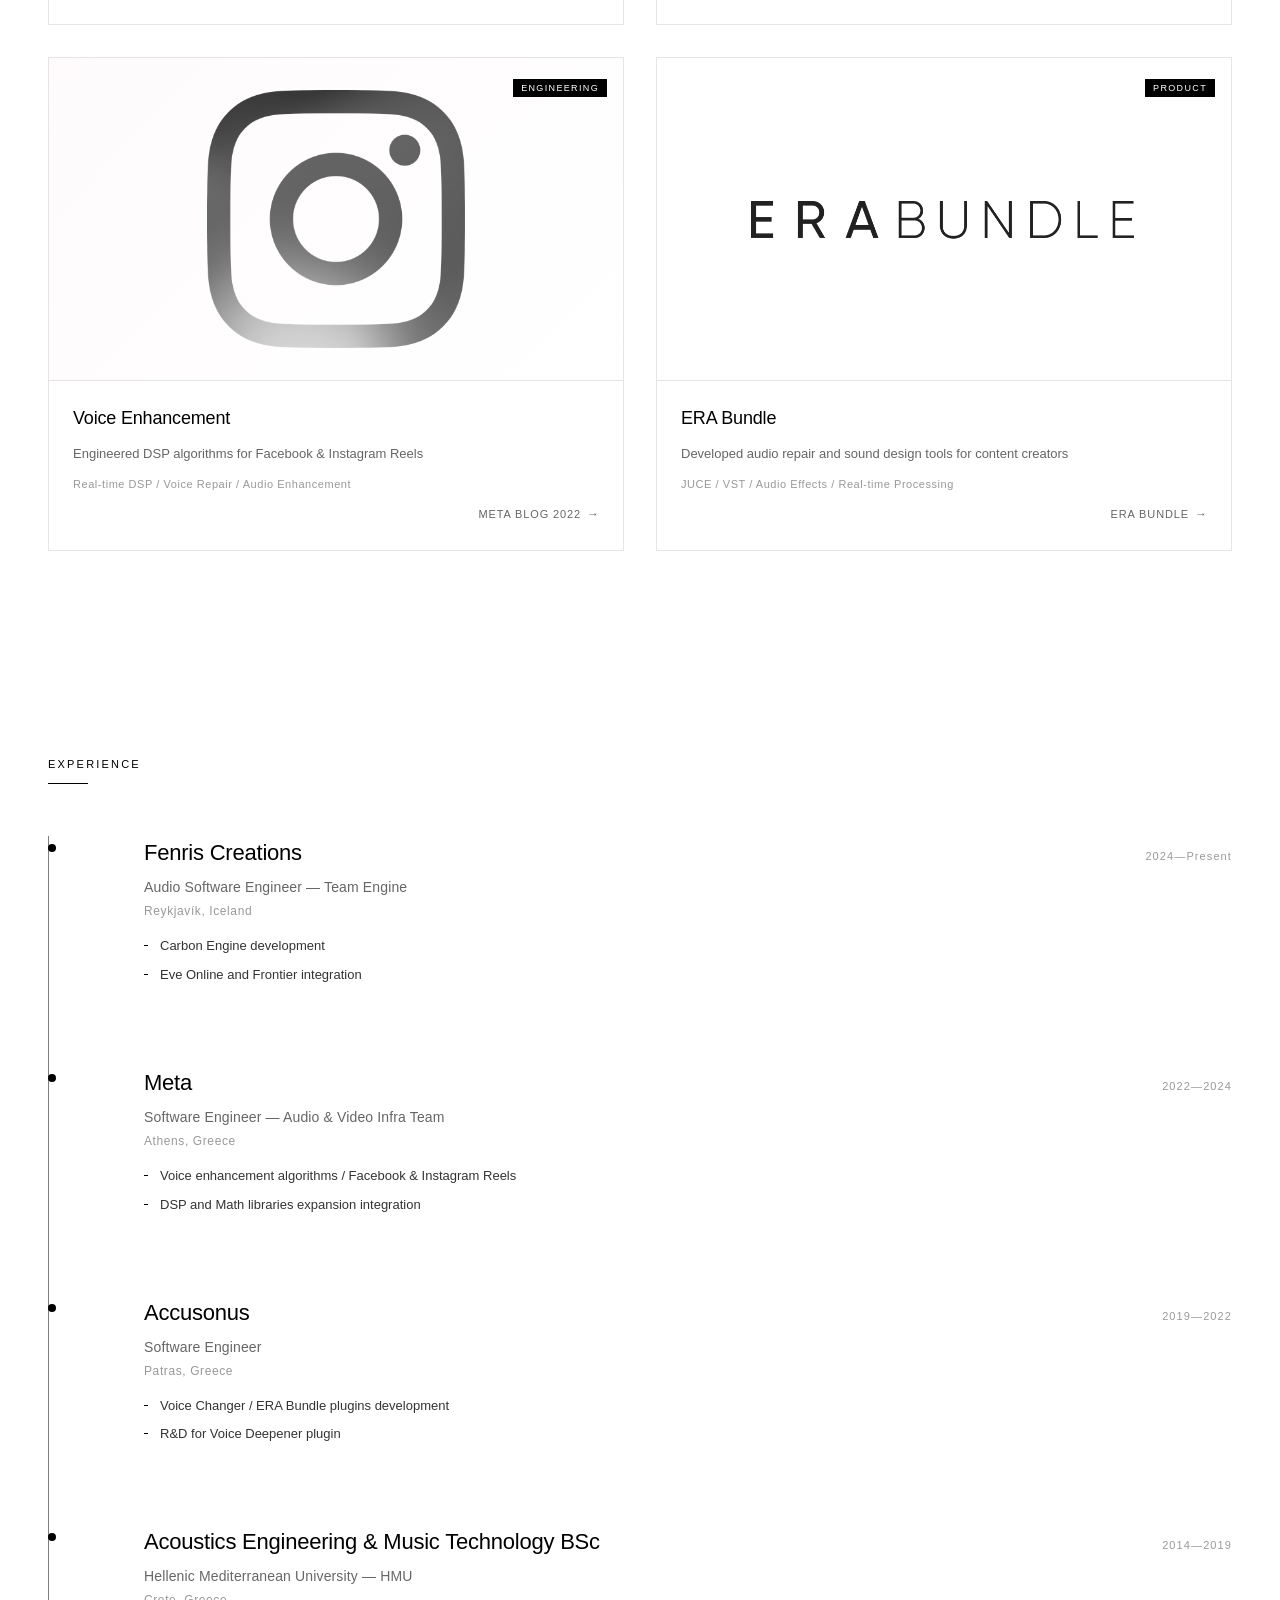
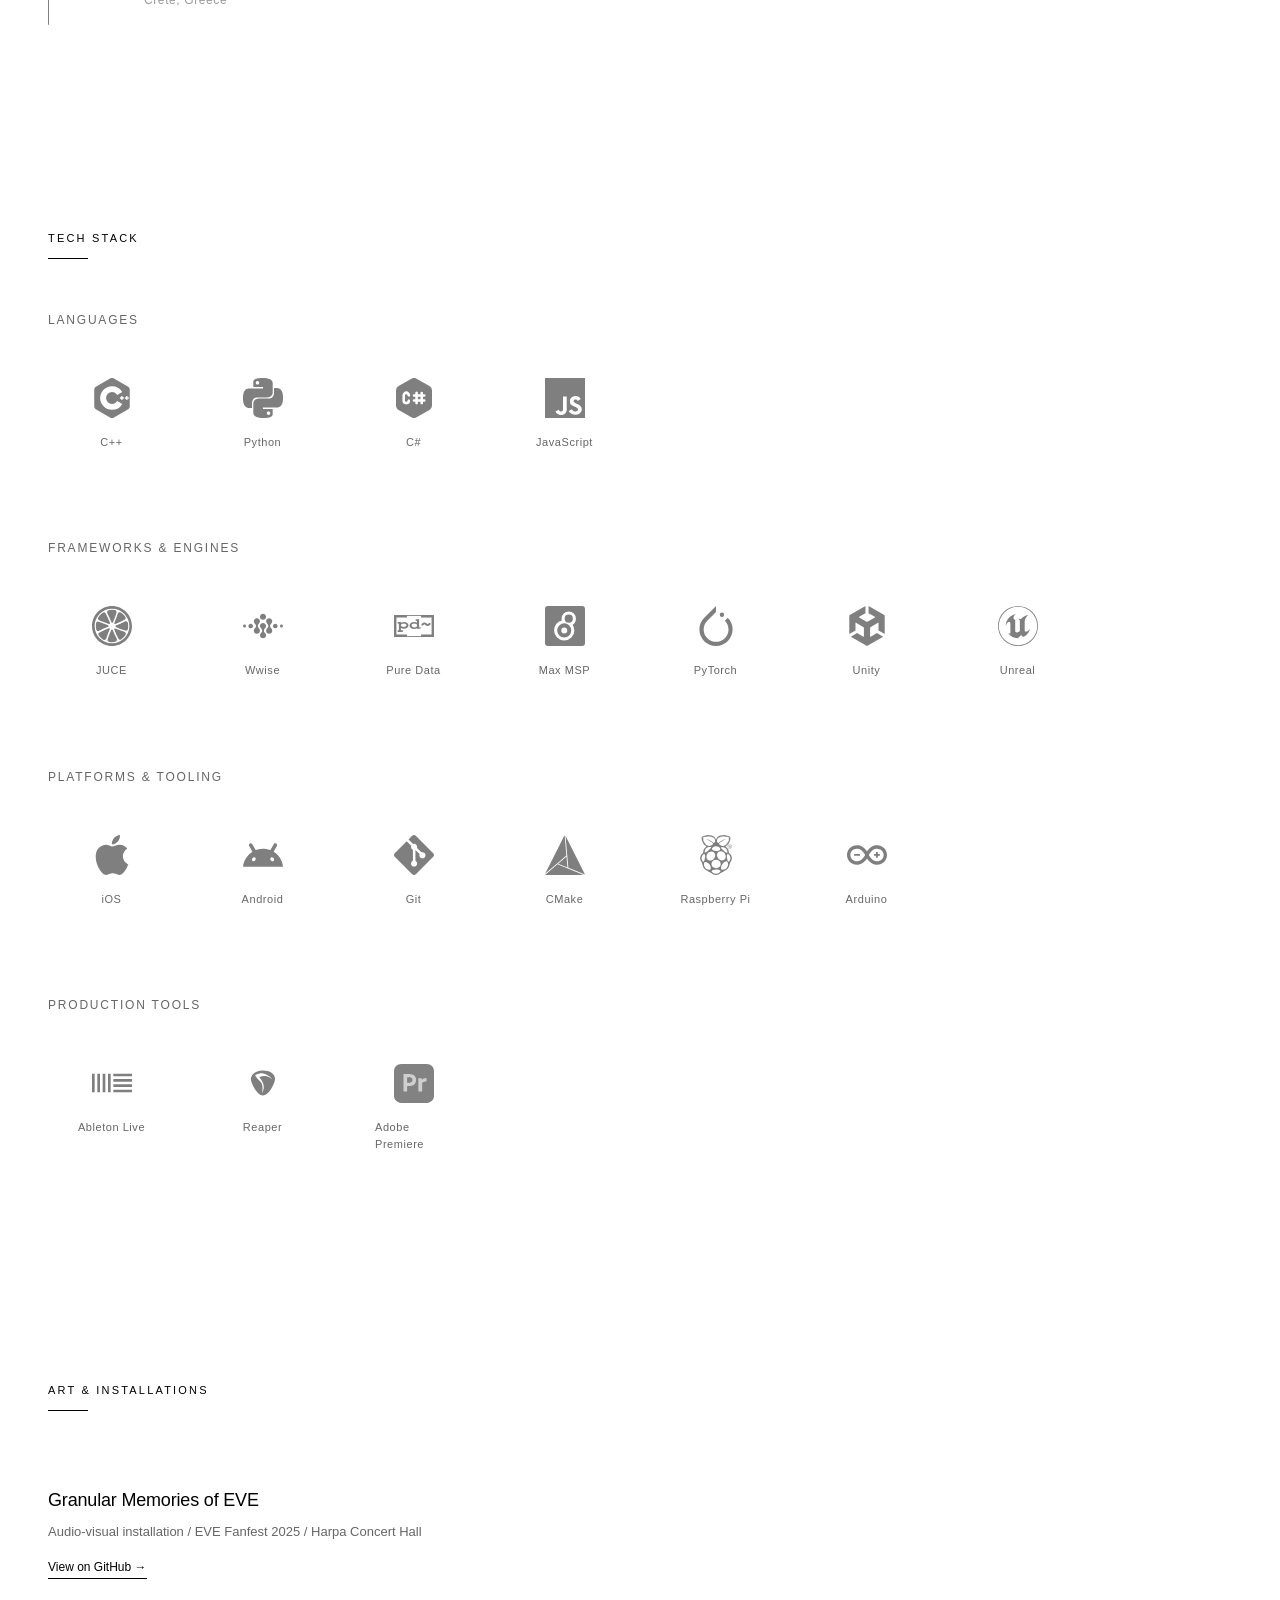
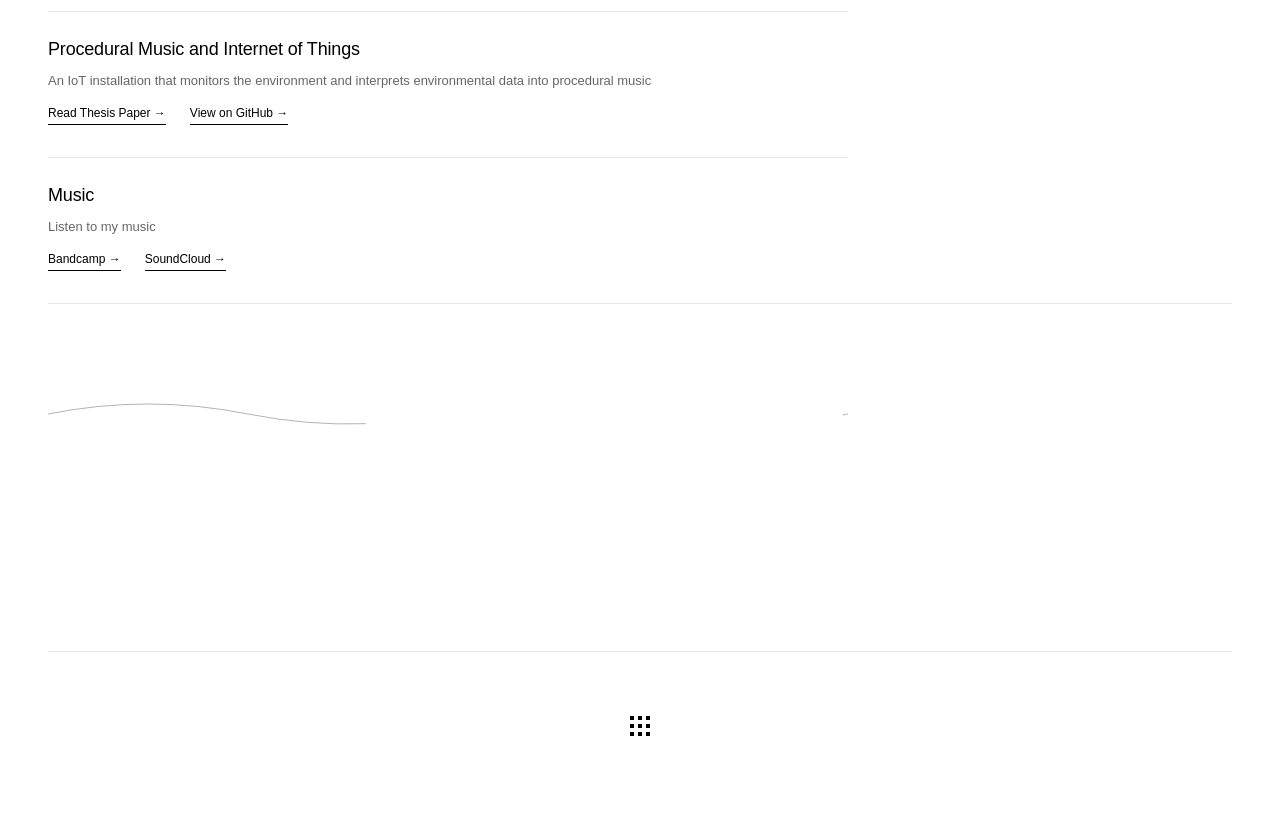
==== commit bfbe9758: "Remove .DS_Store, ignore it, and add rel="noopener noreferrer" to new-tab links" ====
--- a/index.html
+++ b/index.html
@@ -272,7 +272,7 @@
                         </div>
                         <div class="installation-content">
                             <p class="installation-description">Audio-visual installation / EVE Fanfest 2025 / Harpa Concert Hall</p>
-                            <a href="#" class="installation-link" target="_blank">View on GitHub →</a>
+                            <a href="#" class="installation-link" target="_blank" rel="noopener noreferrer">View on GitHub →</a>
                         </div>
                     </div>
 
@@ -284,8 +284,8 @@
                         <div class="installation-content">
                             <p class="installation-description">An IoT installation that monitors the environment and interprets environmental data into procedural music</p>
                             <div class="installation-links">
-                                <a href="https://github.com/Phevoso/generative_music_iot/blob/main/Rinis_Phevos_Algorithmic_Music_Generation_IoT_Environmental_Parameters.pdf" class="installation-link" target="_blank">Read Thesis Paper →</a>
-                                <a href="https://github.com/Phevoso/generative_music_iot" class="installation-link" target="_blank">View on GitHub →</a>
+                                <a href="https://github.com/Phevoso/generative_music_iot/blob/main/Rinis_Phevos_Algorithmic_Music_Generation_IoT_Environmental_Parameters.pdf" class="installation-link" target="_blank" rel="noopener noreferrer">Read Thesis Paper →</a>
+                                <a href="https://github.com/Phevoso/generative_music_iot" class="installation-link" target="_blank" rel="noopener noreferrer">View on GitHub →</a>
                             </div>
                         </div>
                     </div>
@@ -299,8 +299,8 @@
                     <div class="installation-content">
                         <p class="installation-description">Listen to my music</p>
                         <div class="installation-links">
-                            <a href="https://phevosrinis.bandcamp.com/" class="installation-link" target="_blank">Bandcamp →</a>
-                            <a href="https://soundcloud.com/phevosrns" class="installation-link" target="_blank">SoundCloud →</a>
+                            <a href="https://phevosrinis.bandcamp.com/" class="installation-link" target="_blank" rel="noopener noreferrer">Bandcamp →</a>
+                            <a href="https://soundcloud.com/phevosrns" class="installation-link" target="_blank" rel="noopener noreferrer">SoundCloud →</a>
                         </div>
                     </div>
                 </div>
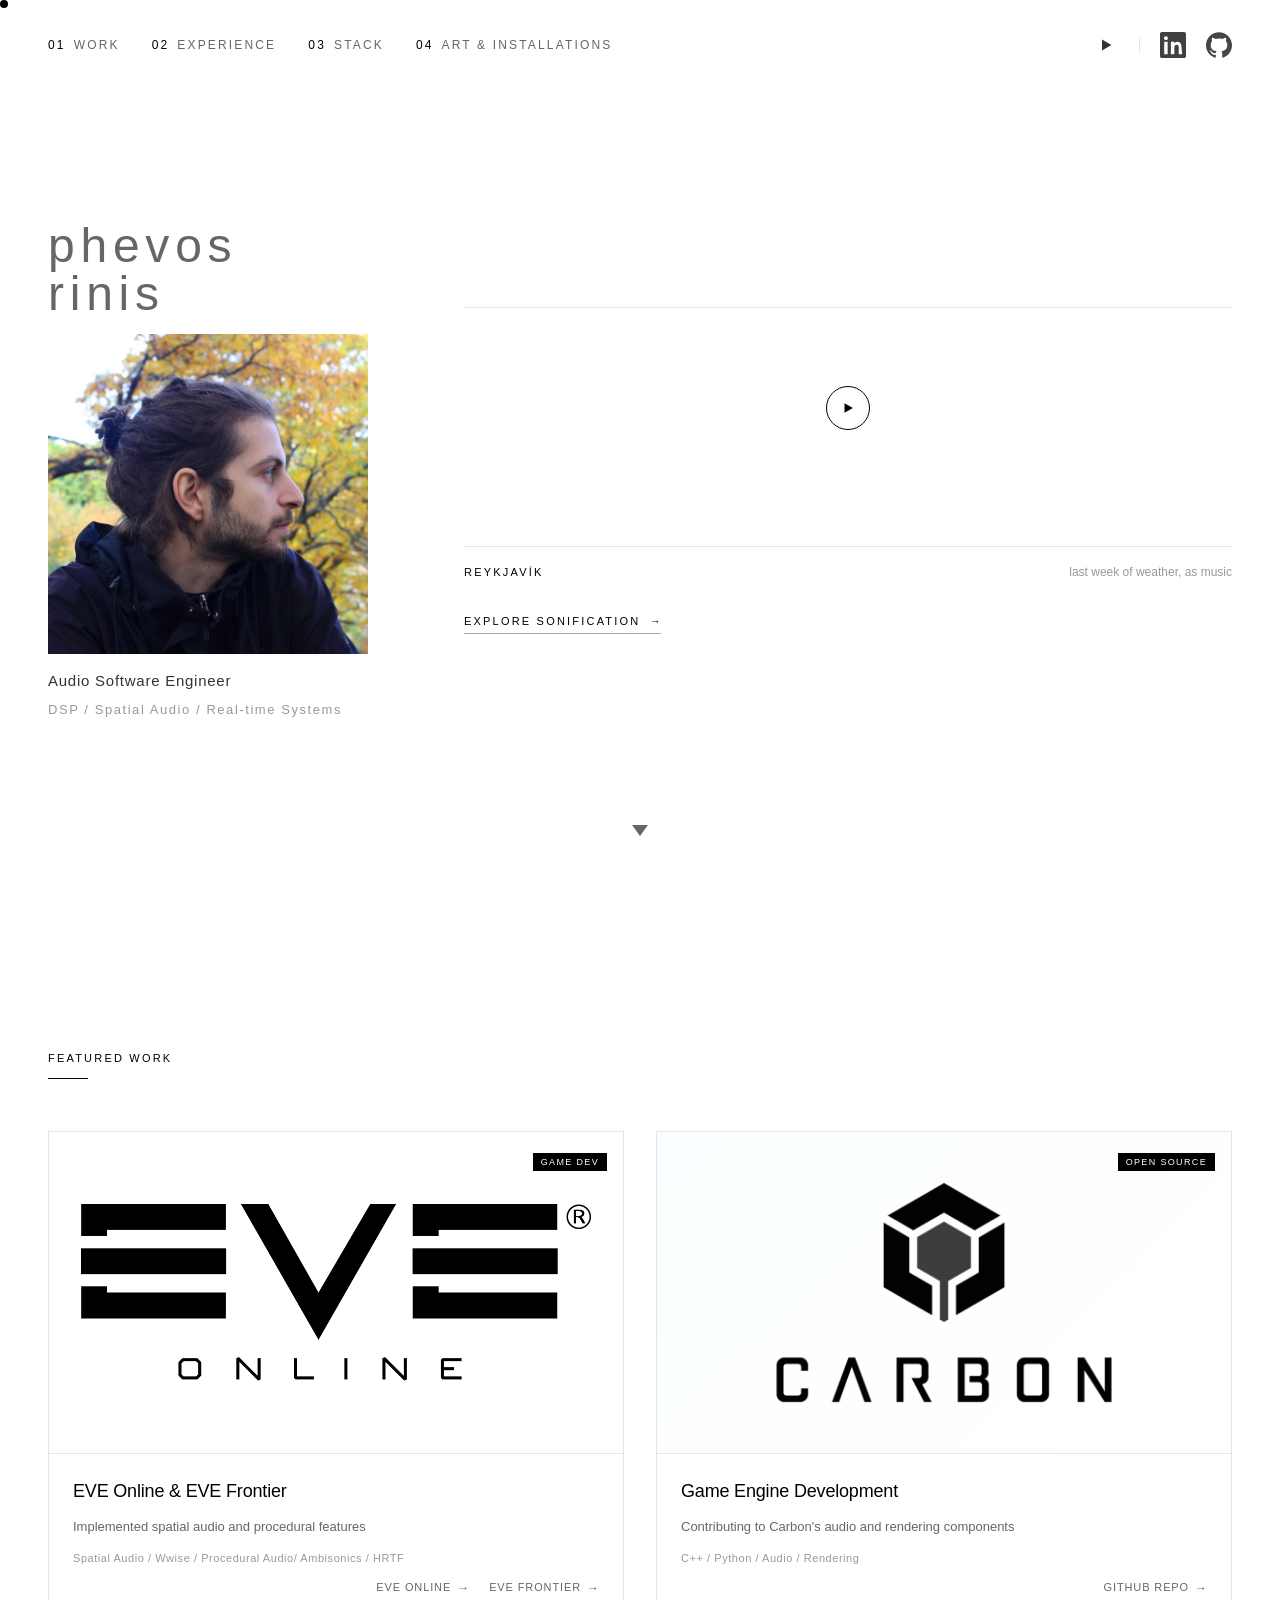
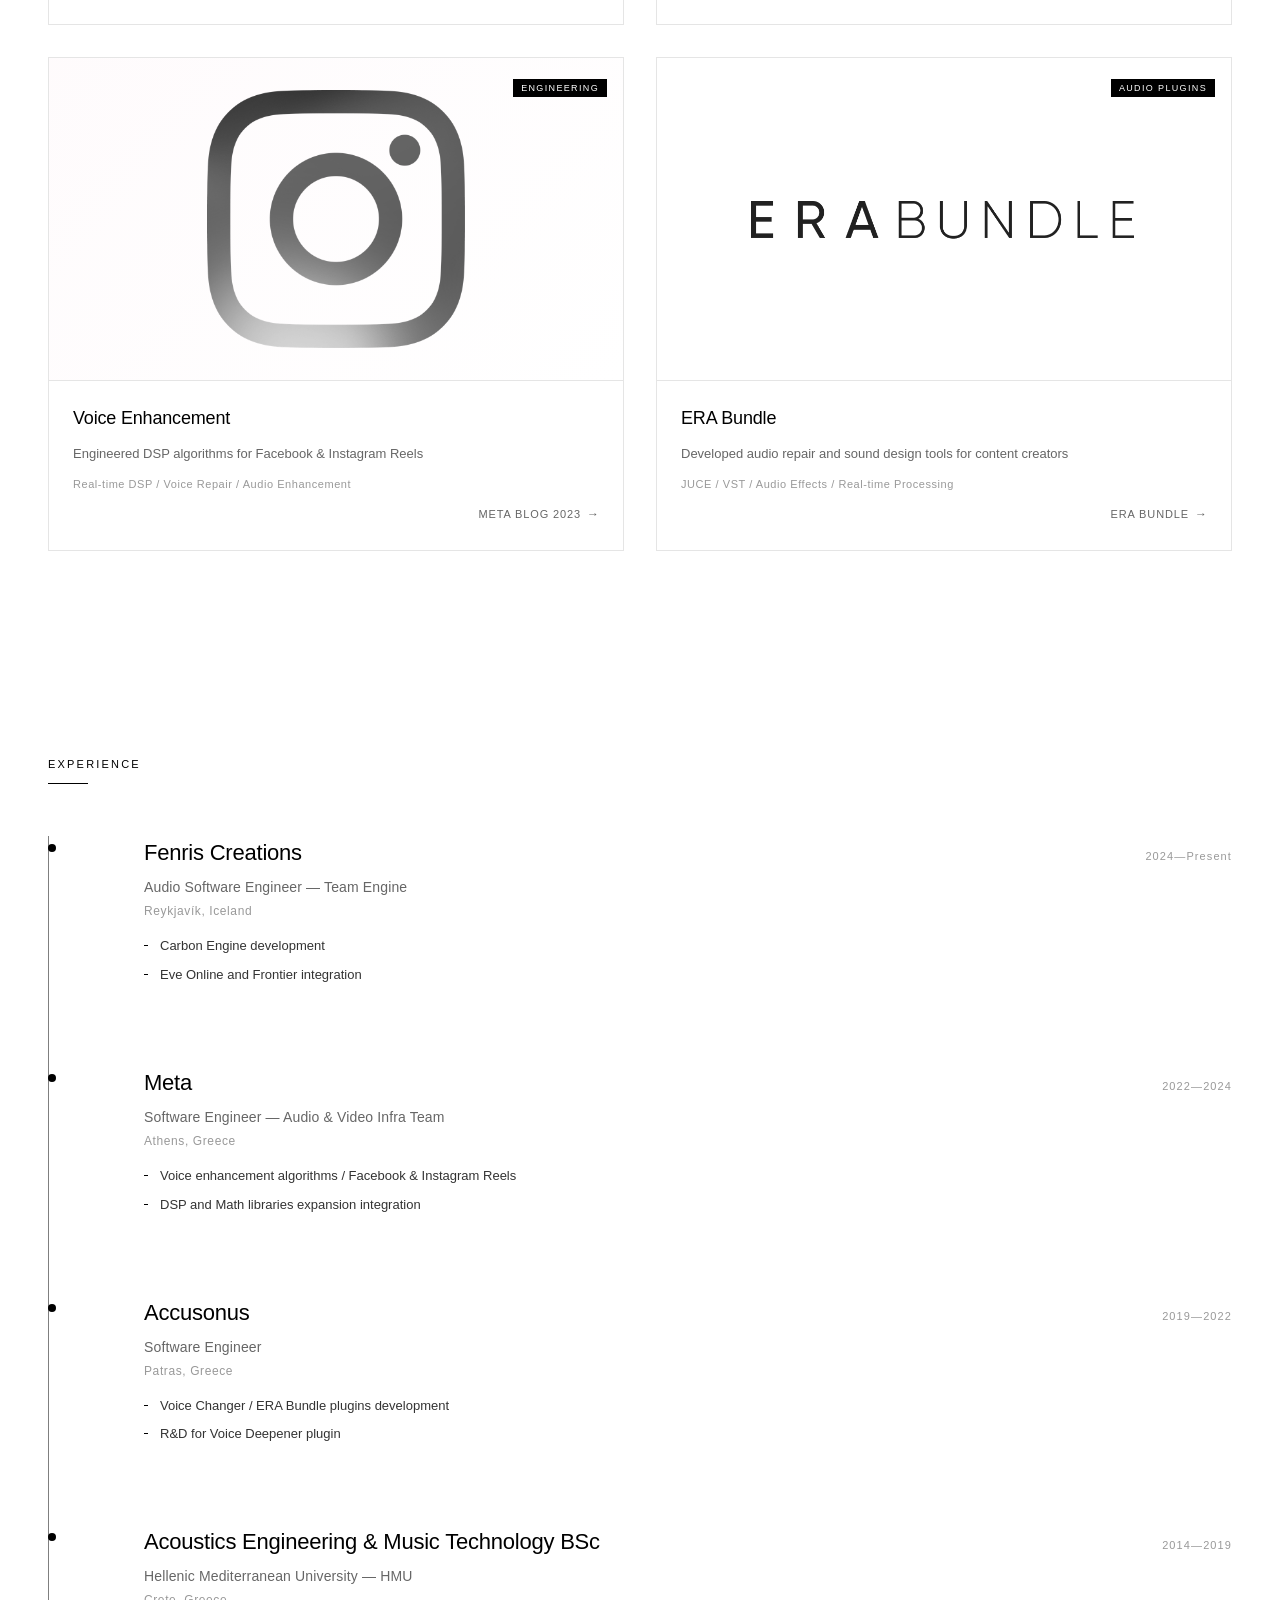
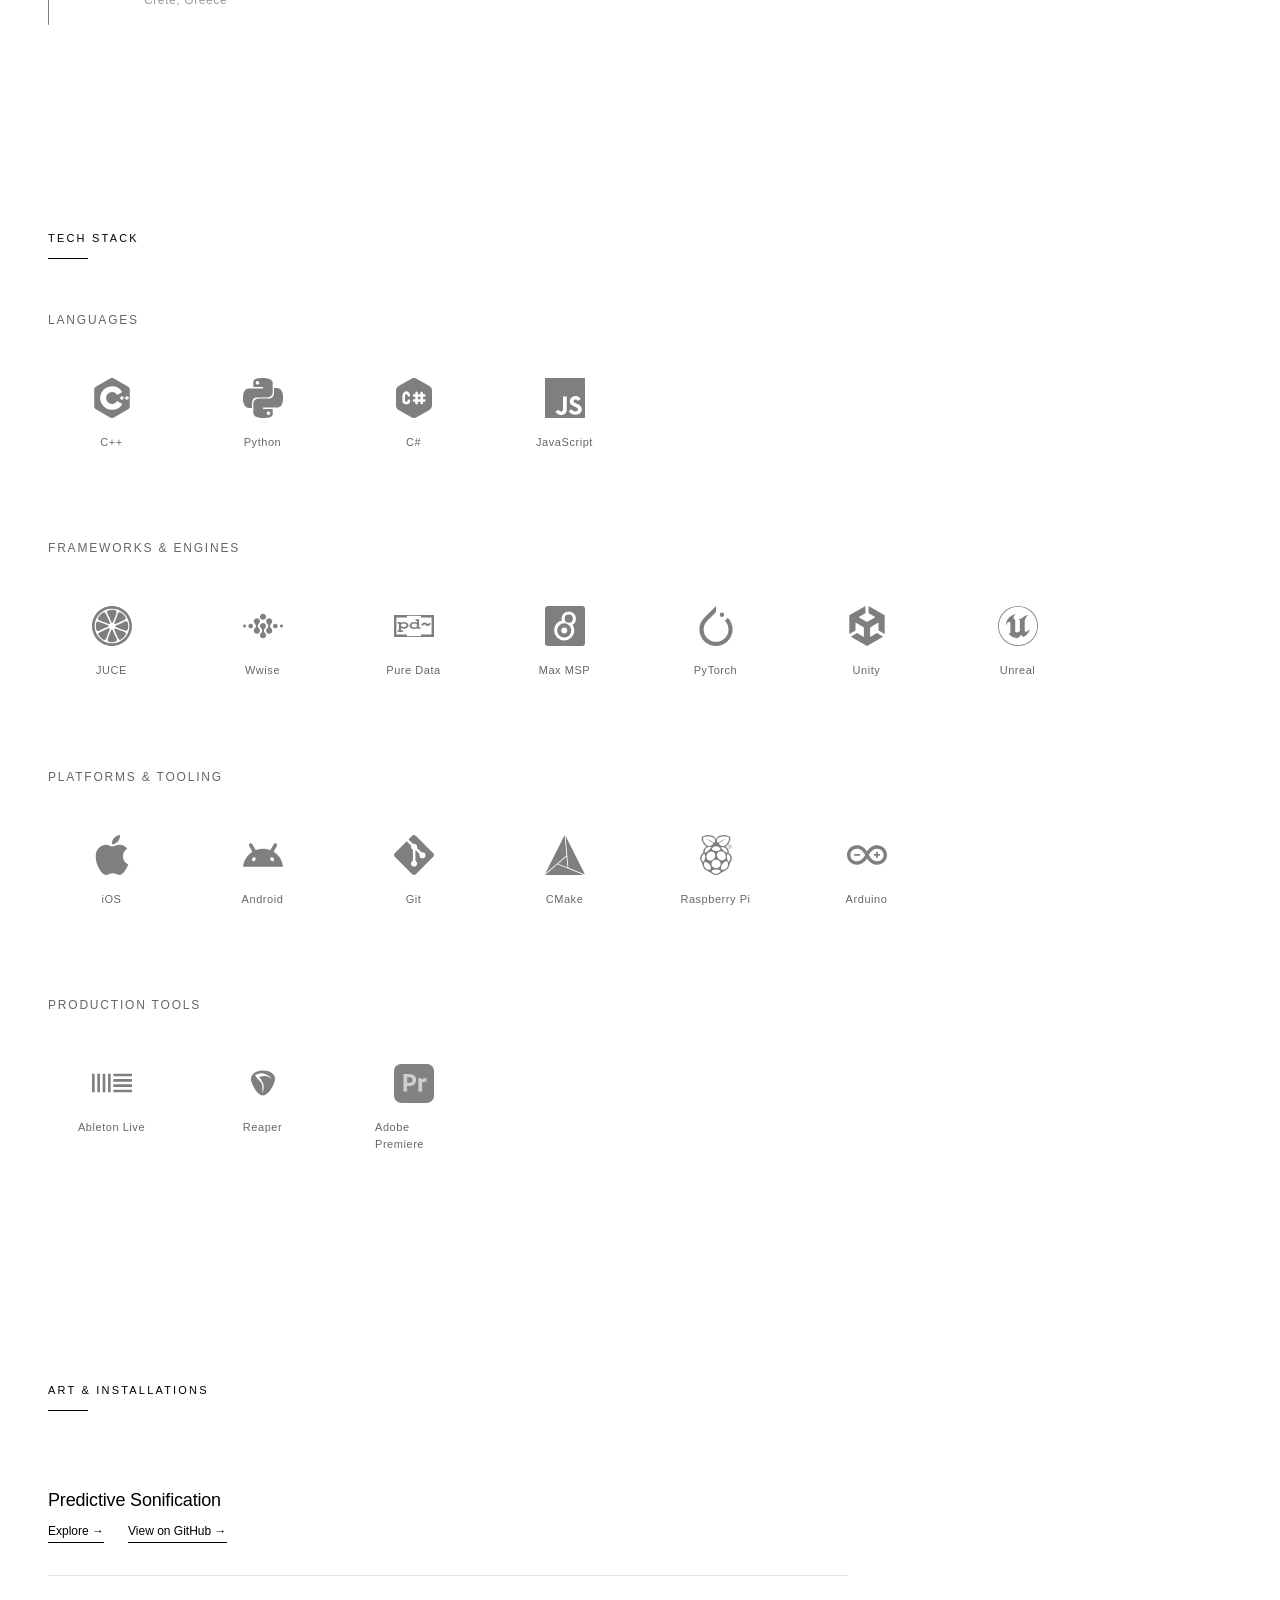
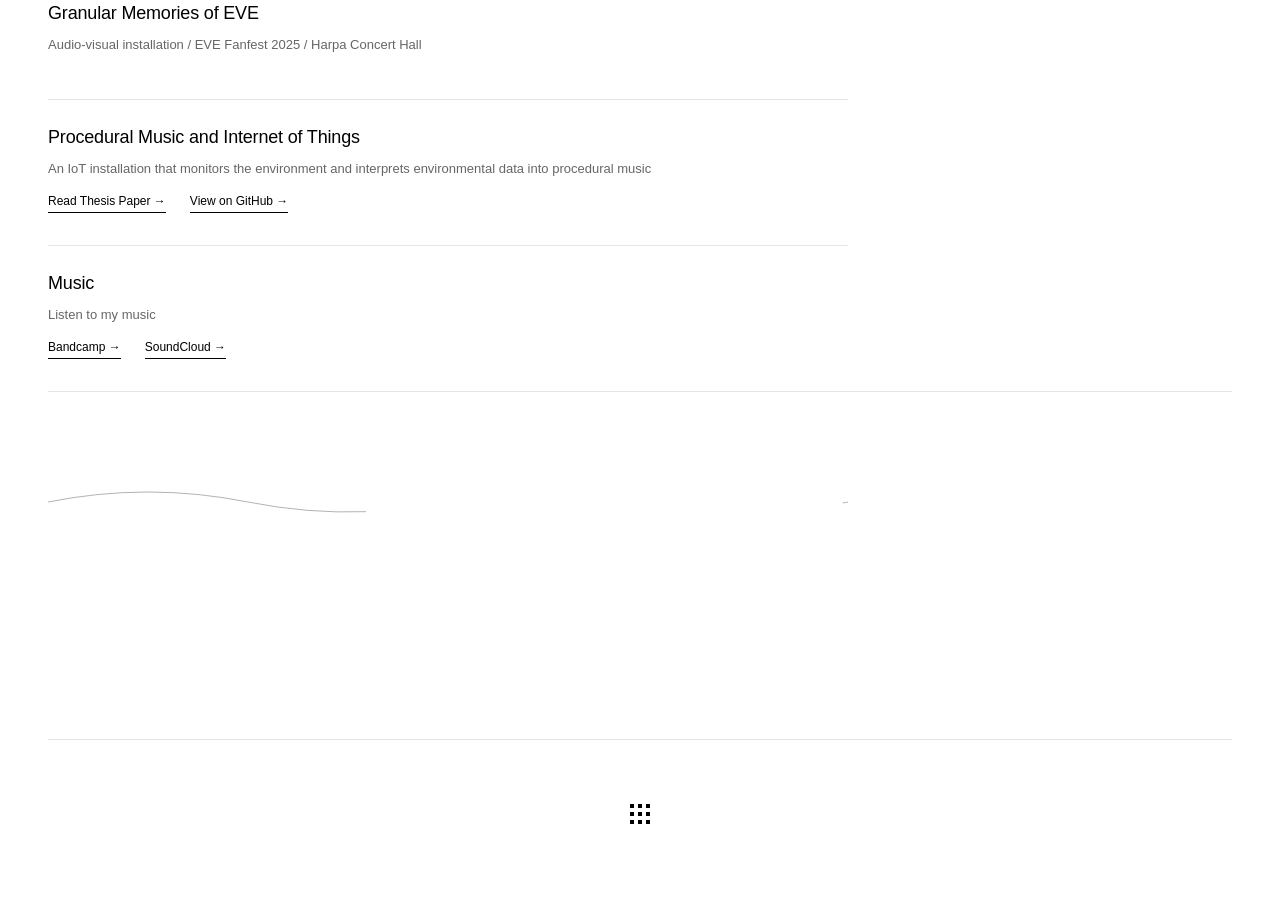
==== commit ad5448a6: "Add the Listen page on the predictive-sonification submodule The engine now lives in lib/predictive-" ====
--- a/index.html
+++ b/index.html
@@ -4,7 +4,7 @@
     <meta charset="UTF-8">
     <meta name="viewport" content="width=device-width, initial-scale=1.0">
     <title>Phevos Rinis</title>
-    <link rel="stylesheet" href="style.css">
+    <link rel="stylesheet" href="style.css?v=listen-2">
 </head>
 <body>
     <div class="cursor-dot"></div>
@@ -15,9 +15,15 @@
             <a href="#projects" class="nav-link" data-section="01">Work</a>
             <a href="#work" class="nav-link" data-section="02">Experience</a>
             <a href="#stack" class="nav-link" data-section="03">Stack</a>
-            <a href="#art" class="nav-link" data-section="04">Art & Installations</a>
-        </div>
+            <a href="#art" class="nav-link" data-section="04">Art & Installations</a>        </div>
         <div class="nav-social">
+            <a class="nav-sound-label" href="listen/" hidden></a>
+            <button class="nav-sound" type="button" aria-pressed="false" aria-label="Play live music generated from Reykjavík weather" title="Live music from Reykjavík weather">
+                <svg class="icon-play" viewBox="0 0 16 16" aria-hidden="true"><path d="M4 2.5v11l9.5-5.5z"/></svg>
+                <svg class="icon-bars" viewBox="0 0 16 16" aria-hidden="true"><rect x="2" y="3" width="2.5" height="10"/><rect x="6.75" y="3" width="2.5" height="10"/><rect x="11.5" y="3" width="2.5" height="10"/></svg>
+                <svg class="icon-stop" viewBox="0 0 16 16" aria-hidden="true"><rect x="3.5" y="3.5" width="9" height="9"/></svg>
+            </button>
+            <span class="nav-divider" aria-hidden="true"></span>
             <a class="nav-icon" href="https://linkedin.com/in/phevos-rinis" target="_blank" rel="noopener noreferrer" aria-label="LinkedIn">
                 <img src="img/icons/linkedin.svg" alt="LinkedIn logo">
             </a>
@@ -46,8 +52,20 @@
                         <p class="profile-specialties">DSP / Spatial Audio / Real-time Systems</p>
                     </div>
                 </div>
-                <div class="fourier-container">
-                    <canvas id="fourierCanvas" class="fourier-canvas"></canvas>
+                <div class="hero-listen">
+                    <div class="hero-listen-stage">
+                        <canvas class="hero-listen-garden" data-hero-garden aria-hidden="true"></canvas>
+                        <button class="hero-listen-play" type="button" data-hero-play aria-pressed="false" aria-label="Play live music generated from Reykjavík weather">
+                            <svg class="icon-play" viewBox="0 0 16 16" aria-hidden="true"><path d="M4 2.5v11l9.5-5.5z"/></svg>
+                            <svg class="icon-stop" viewBox="0 0 16 16" aria-hidden="true"><rect x="3.5" y="3.5" width="9" height="9"/></svg>
+                        </button>
+                    </div>
+                    <div class="hero-listen-meta">
+                        <span class="hero-listen-place"><span data-hero-place>reykjavík</span> <span class="hero-listen-reading" data-hero-reading></span></span>
+                        <span class="hero-listen-moment" data-hero-moment>last week of weather, as music</span>
+                        <ul class="hero-listen-voices" data-hero-voices aria-label="Instruments"></ul>
+                        <a href="listen/" class="hero-explore" data-hero-explore>Explore Sonification <span aria-hidden="true">→</span></a>
+                    </div>
                 </div>
             </div>
             <div class="scroll-indicator">
@@ -62,32 +80,35 @@
                 <h2 class="section-title">Featured Work</h2>
 
                 <div class="projects-grid">
-                    <a class="project-card-large eve-project" href="https://github.com/carbonengine/spatial-audio-clustering" target="_blank" rel="noopener noreferrer">
+                    <div class="project-card-large eve-project">
                         <div class="project-visual">
                             <img src="img/eve-logo.png" alt="EVE">
                             <div class="project-overlay">
-                                <span class="project-type">Open Source</span>
+                                <span class="project-type">Game Dev</span>
                             </div>
                         </div>
                         <div class="project-info">
-                            <h3 class="project-title">EVE Online & Eve Frontier - Spatial Audio</h3>
+                            <h3 class="project-title">EVE Online & EVE Frontier</h3>
                             <p class="project-desc">Implemented spatial audio and procedural features</p>
                             <p class="project-tech">Spatial Audio / Wwise / Procedural Audio/ Ambisonics / HRTF</p>
-                            <span class="project-cta">Spatial Audio Repo</span>
-                        </div>
-                    </a>
+                            <div class="project-cta-row">
+                                <a class="project-cta" href="https://www.eveonline.com/" target="_blank" rel="noopener noreferrer">EVE Online</a>
+                                <a class="project-cta" href="https://evefrontier.com/" target="_blank" rel="noopener noreferrer">EVE Frontier</a>
+                            </div>
+                        </div>
+                    </div>
 
                     <a class="project-card-large carbon-project" href="https://github.com/carbonengine" target="_blank" rel="noopener noreferrer">
                         <div class="project-visual">
                             <img src="img/carbon-engine-logo.png" alt="Spatial Audio">
                             <div class="project-overlay">
-                                <span class="project-type">Game Audio</span>
+                                <span class="project-type">Open Source</span>
                             </div>
                         </div>
                         <div class="project-info">
                             <h3 class="project-title">Game Engine Development</h3>
                             <p class="project-desc">Contributing to Carbon's audio and rendering components</p>
-                            <p class="project-tech">C++ / Python / Qt / Spatial Audio</p>
+                            <p class="project-tech">C++ / Python / Audio / Rendering</p>
                             <span class="project-cta">GitHub Repo</span>
                         </div>
                     </a>
@@ -103,7 +124,7 @@
                             <h3 class="project-title">Voice Enhancement</h3>
                             <p class="project-desc">Engineered DSP algorithms for Facebook & Instagram Reels</p>
                             <p class="project-tech">Real-time DSP / Voice Repair / Audio Enhancement</p>
-                            <span class="project-cta">Meta Blog 2022</span>
+                            <span class="project-cta">Meta Blog 2023</span>
                         </div>
                     </a>
 
@@ -111,7 +132,7 @@
                         <div class="project-visual">
                             <img src="img/era-bundle-logo.png" alt="ERA Bundle">
                             <div class="project-overlay">
-                                <span class="project-type">Product</span>
+                                <span class="project-type">Audio Plugins</span>
                             </div>
                         </div>
                         <div class="project-info">
@@ -265,6 +286,19 @@
 
                 <div class="installations-list">
 
+                    <!-- Predictive Sonification -->
+                    <div class="installation-item">
+                        <div class="installation-header">
+                            <span class="installation-title">Predictive Sonification</span>
+                        </div>
+                        <div class="installation-content">
+                            <div class="installation-links">
+                                <a href="listen/" class="installation-link">Explore →</a>
+                                <a href="https://github.com/Phevoso/predictive-sonification" class="installation-link" target="_blank">View on GitHub →</a>
+                            </div>
+                        </div>
+                    </div>
+
                     <!-- Granular Memories of EVE -->
                     <div class="installation-item">
                         <div class="installation-header">
@@ -272,7 +306,6 @@
                         </div>
                         <div class="installation-content">
                             <p class="installation-description">Audio-visual installation / EVE Fanfest 2025 / Harpa Concert Hall</p>
-                            <a href="#" class="installation-link" target="_blank" rel="noopener noreferrer">View on GitHub →</a>
                         </div>
                     </div>
 
@@ -284,8 +317,8 @@
                         <div class="installation-content">
                             <p class="installation-description">An IoT installation that monitors the environment and interprets environmental data into procedural music</p>
                             <div class="installation-links">
-                                <a href="https://github.com/Phevoso/generative_music_iot/blob/main/Rinis_Phevos_Algorithmic_Music_Generation_IoT_Environmental_Parameters.pdf" class="installation-link" target="_blank" rel="noopener noreferrer">Read Thesis Paper →</a>
-                                <a href="https://github.com/Phevoso/generative_music_iot" class="installation-link" target="_blank" rel="noopener noreferrer">View on GitHub →</a>
+                                <a href="https://github.com/Phevoso/generative_music_iot/blob/main/Rinis_Phevos_Algorithmic_Music_Generation_IoT_Environmental_Parameters.pdf" class="installation-link" target="_blank">Read Thesis Paper →</a>
+                                <a href="https://github.com/Phevoso/generative_music_iot" class="installation-link" target="_blank">View on GitHub →</a>
                             </div>
                         </div>
                     </div>
@@ -299,8 +332,8 @@
                     <div class="installation-content">
                         <p class="installation-description">Listen to my music</p>
                         <div class="installation-links">
-                            <a href="https://phevosrinis.bandcamp.com/" class="installation-link" target="_blank" rel="noopener noreferrer">Bandcamp →</a>
-                            <a href="https://soundcloud.com/phevosrns" class="installation-link" target="_blank" rel="noopener noreferrer">SoundCloud →</a>
+                            <a href="https://phevosrinis.bandcamp.com/" class="installation-link" target="_blank">Bandcamp →</a>
+                            <a href="https://soundcloud.com/phevosrns" class="installation-link" target="_blank">SoundCloud →</a>
                         </div>
                     </div>
                 </div>
@@ -328,6 +361,6 @@
         </footer>
     </main>
 
-    <script src="script.js"></script>
+    <script type="module" src="listen/navigation.js"></script>
 </body>
 </html>
--- a/style.css
+++ b/style.css
@@ -14,6 +14,7 @@
     --grey-mid: #666666;
     --grey-light: #999999;
     --grey-border: #E5E5E5;
+    --shu: #C23B22;              /* vermilion: departures in the sonification, and its piano in the hero link */
     --spacing-unit: 8px;
 }
 
@@ -155,6 +156,109 @@
     filter: brightness(1.05);
 }
 
+/* Live music toggle (listen/home.js) */
+.nav-sound {
+    width: 26px;
+    height: 26px;
+    padding: 0;
+    border: 0;
+    background: none;
+    color: var(--black);
+    cursor: inherit;
+    display: inline-flex;
+    align-items: center;
+    justify-content: center;
+    opacity: 0.8;
+    transition: transform 0.3s ease, opacity 0.3s ease;
+}
+
+.nav-sound:hover,
+.nav-sound:focus {
+    opacity: 1;
+    transform: translateY(-2px);
+}
+
+.nav-sound:focus-visible {
+    outline: 1px solid var(--black);
+    outline-offset: 4px;
+}
+
+.nav-sound svg {
+    width: 16px;
+    height: 16px;
+    fill: currentColor;
+}
+
+.nav-sound .icon-bars,
+.nav-sound .icon-stop,
+.nav-sound.is-playing .icon-play,
+.nav-sound.is-playing:hover .icon-bars,
+.nav-sound.is-playing:focus-visible .icon-bars {
+    display: none;
+}
+
+.nav-sound.is-playing .icon-bars,
+.nav-sound.is-playing:hover .icon-stop,
+.nav-sound.is-playing:focus-visible .icon-stop {
+    display: block;
+}
+
+.nav-sound .icon-bars rect {
+    transform-box: fill-box;
+    transform-origin: bottom;
+    animation: nav-sound-bar 1.4s ease-in-out infinite;
+}
+
+.nav-sound .icon-bars rect:nth-child(2) {
+    animation-delay: -0.45s;
+}
+
+.nav-sound .icon-bars rect:nth-child(3) {
+    animation-delay: -0.9s;
+}
+
+@keyframes nav-sound-bar {
+    0%, 100% {
+        transform: scaleY(0.3);
+    }
+    50% {
+        transform: scaleY(1);
+    }
+}
+
+.nav-sound.is-loading {
+    opacity: 0.4;
+}
+
+.nav-sound-label {
+    font-size: 12px;
+    letter-spacing: 0.18em;
+    text-transform: uppercase;
+    color: var(--grey-mid);
+    text-decoration: none;
+    transition: color 0.3s ease;
+}
+
+.nav-sound-label:hover {
+    color: var(--black);
+}
+
+.nav-sound-label[hidden] {
+    display: none;
+}
+
+.nav-divider {
+    width: 1px;
+    height: 16px;
+    background: var(--grey-border);
+}
+
+@media (prefers-reduced-motion: reduce) {
+    .nav-sound .icon-bars rect {
+        animation: none;
+    }
+}
+
 /* ============================================
    Container
    ============================================ */
@@ -249,16 +353,208 @@
     letter-spacing: 0.12em;
 }
 
-.fourier-container {
+/* Sonification preview (listen/home.js): the garden, the place and the voices */
+.hero-listen {
     flex: 1;
-    display: flex;
+    min-width: 0;
+    width: 100%;                 /* a definite width, so the canvas never sizes the widget */
+    display: flex;
+    flex-direction: column;
+    gap: calc(var(--spacing-unit) * 2);
+}
+
+.hero-listen-stage {
+    position: relative;
+}
+
+.hero-listen-garden {
+    width: 100%;
+    height: 240px;
+    display: block;
+    border-top: 1px solid var(--grey-border);
+    border-bottom: 1px solid var(--grey-border);
+}
+
+.hero-listen-play {
+    position: absolute;
+    left: 50%;
+    top: 42%;
+    transform: translate(-50%, -50%);
+    width: 44px;
+    height: 44px;
+    display: inline-flex;
     align-items: center;
-}
-
-.fourier-canvas {
-    width: 100%;
-    height: 200px;
+    justify-content: center;
+    padding: 0;
+    color: var(--black);
+    background: var(--white);
+    border: 1px solid var(--black);
+    border-radius: 50%;
+    cursor: inherit;
+    transition: background 0.3s ease, color 0.3s ease, opacity 0.6s ease;
+}
+
+.hero-listen-play svg {
+    width: 14px;
+    height: 14px;
+    fill: currentColor;
+}
+
+.hero-listen-play .icon-stop,
+.hero-listen-play.is-playing .icon-play {
+    display: none;
+}
+
+.hero-listen-play.is-playing .icon-stop {
     display: block;
+}
+
+.hero-listen-play:hover {
+    background: var(--black);
+    color: var(--white);
+}
+
+/* While playing, the button steps back so the garden is the focus */
+.hero-listen-play.is-playing {
+    opacity: 0;
+}
+
+.hero-listen-stage:hover .hero-listen-play.is-playing,
+.hero-listen-play.is-playing:focus-visible {
+    opacity: 1;
+}
+
+.hero-listen-play:focus-visible {
+    outline: 1px solid var(--black);
+    outline-offset: 4px;
+}
+
+.hero-listen-meta {
+    display: grid;
+    grid-template-columns: minmax(0, 1fr) auto;
+    align-items: baseline;
+    gap: calc(var(--spacing-unit) * 1) calc(var(--spacing-unit) * 3);
+}
+
+.hero-listen-place {
+    font-size: 11px;
+    letter-spacing: 0.2em;
+    text-transform: uppercase;
+    color: var(--black);
+}
+
+.hero-listen-reading {
+    color: var(--grey-light);
+}
+
+.hero-listen-moment {
+    font-size: 12px;
+    color: var(--grey-light);
+    text-align: right;
+}
+
+.hero-listen-voices {
+    grid-column: 1 / -1;
+    display: flex;
+    flex-wrap: wrap;
+    gap: calc(var(--spacing-unit) * 1) calc(var(--spacing-unit) * 3);
+    list-style: none;
+}
+
+.hero-listen-voices li {
+    --level: 0;
+    display: inline-flex;
+    align-items: center;
+    gap: calc(var(--spacing-unit) * 1);
+    font-size: 11px;
+    color: var(--grey-mid);
+    opacity: calc(0.45 + 0.55 * var(--level));
+    transition: opacity 0.2s linear, color 0.4s ease;
+}
+
+.hero-listen-voices li.is-resting {
+    opacity: 0.2;
+    transition: opacity 1.2s ease;
+}
+
+.hero-listen-voices li.is-on {
+    color: var(--black);
+    opacity: 1;
+    transition: none;
+}
+
+.hero-listen-voices svg {
+    width: 26px;
+    height: 14px;
+    overflow: visible;
+}
+
+.hero-listen-voices svg * {
+    fill: none;
+    stroke: currentColor;
+    stroke-width: 1.4;
+}
+
+.hero-listen-voices svg .is-heavy {
+    stroke-width: 3;
+}
+
+.hero-listen-voices svg .is-solid {
+    fill: currentColor;
+    stroke: none;
+}
+
+.hero-listen-voices li.is-departing svg .is-solid {
+    fill: var(--shu);
+}
+
+.hero-explore {
+    --pulse: 0;
+    grid-column: 1 / -1;
+    justify-self: start;
+    position: relative;
+    margin-top: calc(var(--spacing-unit) * 2);
+    padding-bottom: 4px;
+    font-size: 11px;
+    letter-spacing: 0.2em;
+    text-transform: uppercase;
+    color: color-mix(in srgb, var(--shu) calc(var(--pulse) * 100%), var(--black));
+    text-decoration: none;
+}
+
+/* Black at rest; piano notes flush it vermilion and it fades back */
+.hero-explore::after {
+    content: '';
+    position: absolute;
+    left: 0;
+    right: 0;
+    bottom: 0;
+    height: 1px;
+    background: currentColor;
+    opacity: calc(0.35 + var(--pulse) * 0.65);
+}
+
+.hero-explore span {
+    display: inline-block;
+    margin-left: 4px;
+    letter-spacing: 0;
+    transform: translateX(calc(var(--pulse) * 4px));
+    transition: transform 0.3s ease;
+}
+
+.hero-explore:hover,
+.hero-explore:focus-visible {
+    color: var(--shu);
+}
+
+.hero-explore:hover::after,
+.hero-explore:focus-visible::after {
+    opacity: 1;
+}
+
+.hero-explore:hover span,
+.hero-explore:focus-visible span {
+    transform: translateX(6px);
 }
 
 /* Scroll Indicator */
@@ -283,9 +579,9 @@
 .scroll-dot {
     width: 0;
     height: 0;
-    border-left: 4px solid transparent;
-    border-right: 4px solid transparent;
-    border-top: 6px solid var(--grey-mid);
+    border-left: 8px solid transparent;
+    border-right: 8px solid transparent;
+    border-top: 11px solid var(--grey-mid);
     animation: scroll-pulse 1.5s ease-in-out infinite;
 }
 
@@ -719,8 +1015,8 @@
     gap: 6px;
 }
 
-.project-card-large:hover .project-cta,
-.project-card-large:focus .project-cta {
+a.project-card-large:hover .project-cta,
+a.project-card-large:focus .project-cta {
     color: var(--black);
     border-bottom-color: var(--black);
     transform: translateX(3px);
@@ -733,8 +1029,8 @@
     transition: transform 0.3s ease;
 }
 
-.project-card-large:hover .project-cta::after,
-.project-card-large:focus .project-cta::after {
+a.project-card-large:hover .project-cta::after,
+a.project-card-large:focus .project-cta::after {
     transform: translateX(2px);
 }
 
@@ -1073,12 +1369,20 @@
         display: none;
     }
 
+    /* Let the links and icons wrap together so nothing runs off narrow screens */
     .main-nav {
         padding: calc(var(--spacing-unit) * 3);
+        flex-wrap: wrap;
+        justify-content: flex-start;
+        gap: calc(var(--spacing-unit) * 2);
     }
 
     .nav-sections {
-        gap: calc(var(--spacing-unit) * 2);
+        display: contents;
+    }
+
+    .nav-social {
+        margin-left: auto;
     }
 
     .nav-link {
@@ -1089,9 +1393,14 @@
         gap: calc(var(--spacing-unit) * 1.5);
     }
 
-    .nav-icon {
+    .nav-icon,
+    .nav-sound {
         width: 22px;
         height: 22px;
+    }
+
+    .nav-sound-label {
+        display: none;
     }
 
     .container {
@@ -1118,13 +1427,21 @@
         align-items: center;
     }
 
-    .fourier-container {
+    .hero-listen {
         width: 100%;
         max-width: 100%;
     }
 
-    .fourier-canvas {
-        height: 120px;
+    .hero-listen-garden {
+        height: 180px;
+    }
+
+    .hero-listen-meta {
+        grid-template-columns: minmax(0, 1fr);
+    }
+
+    .hero-listen-moment {
+        text-align: left;
     }
 
     .hero-profile {
@@ -1157,3 +1474,34 @@
         grid-template-columns: 1fr;
     }
 }
+
+.project-cta-row {
+    margin-top: auto;
+    align-self: flex-end;
+    display: flex;
+    gap: calc(var(--spacing-unit) * 2.5);
+}
+
+.project-cta-row .project-cta {
+    margin-top: 0;
+}
+
+a.project-cta {
+    text-decoration: none;
+}
+
+a.project-cta:hover,
+a.project-cta:focus-visible {
+    color: var(--black);
+    border-bottom-color: var(--black);
+    transform: translateX(3px);
+}
+
+a.project-cta:hover::after,
+a.project-cta:focus-visible::after {
+    transform: translateX(2px);
+}
+
+div.project-card-large {
+    cursor: default;
+}
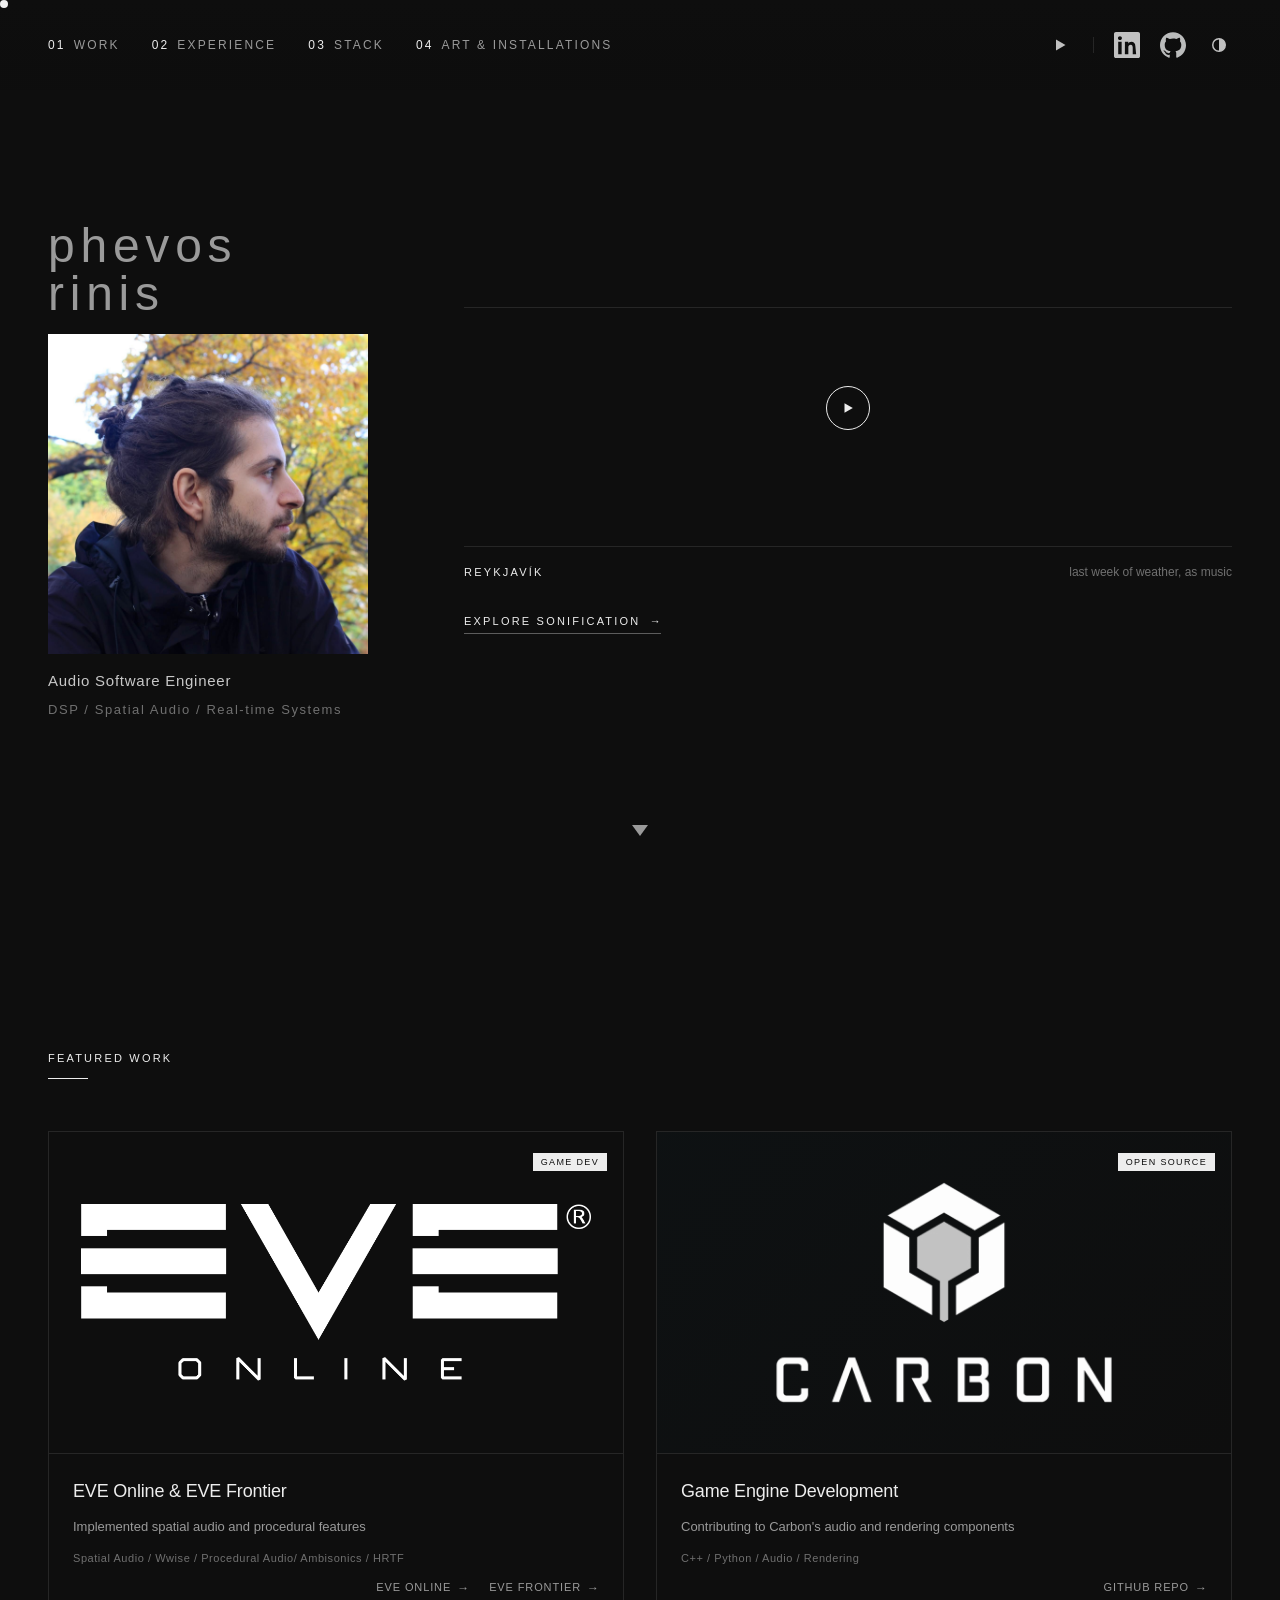
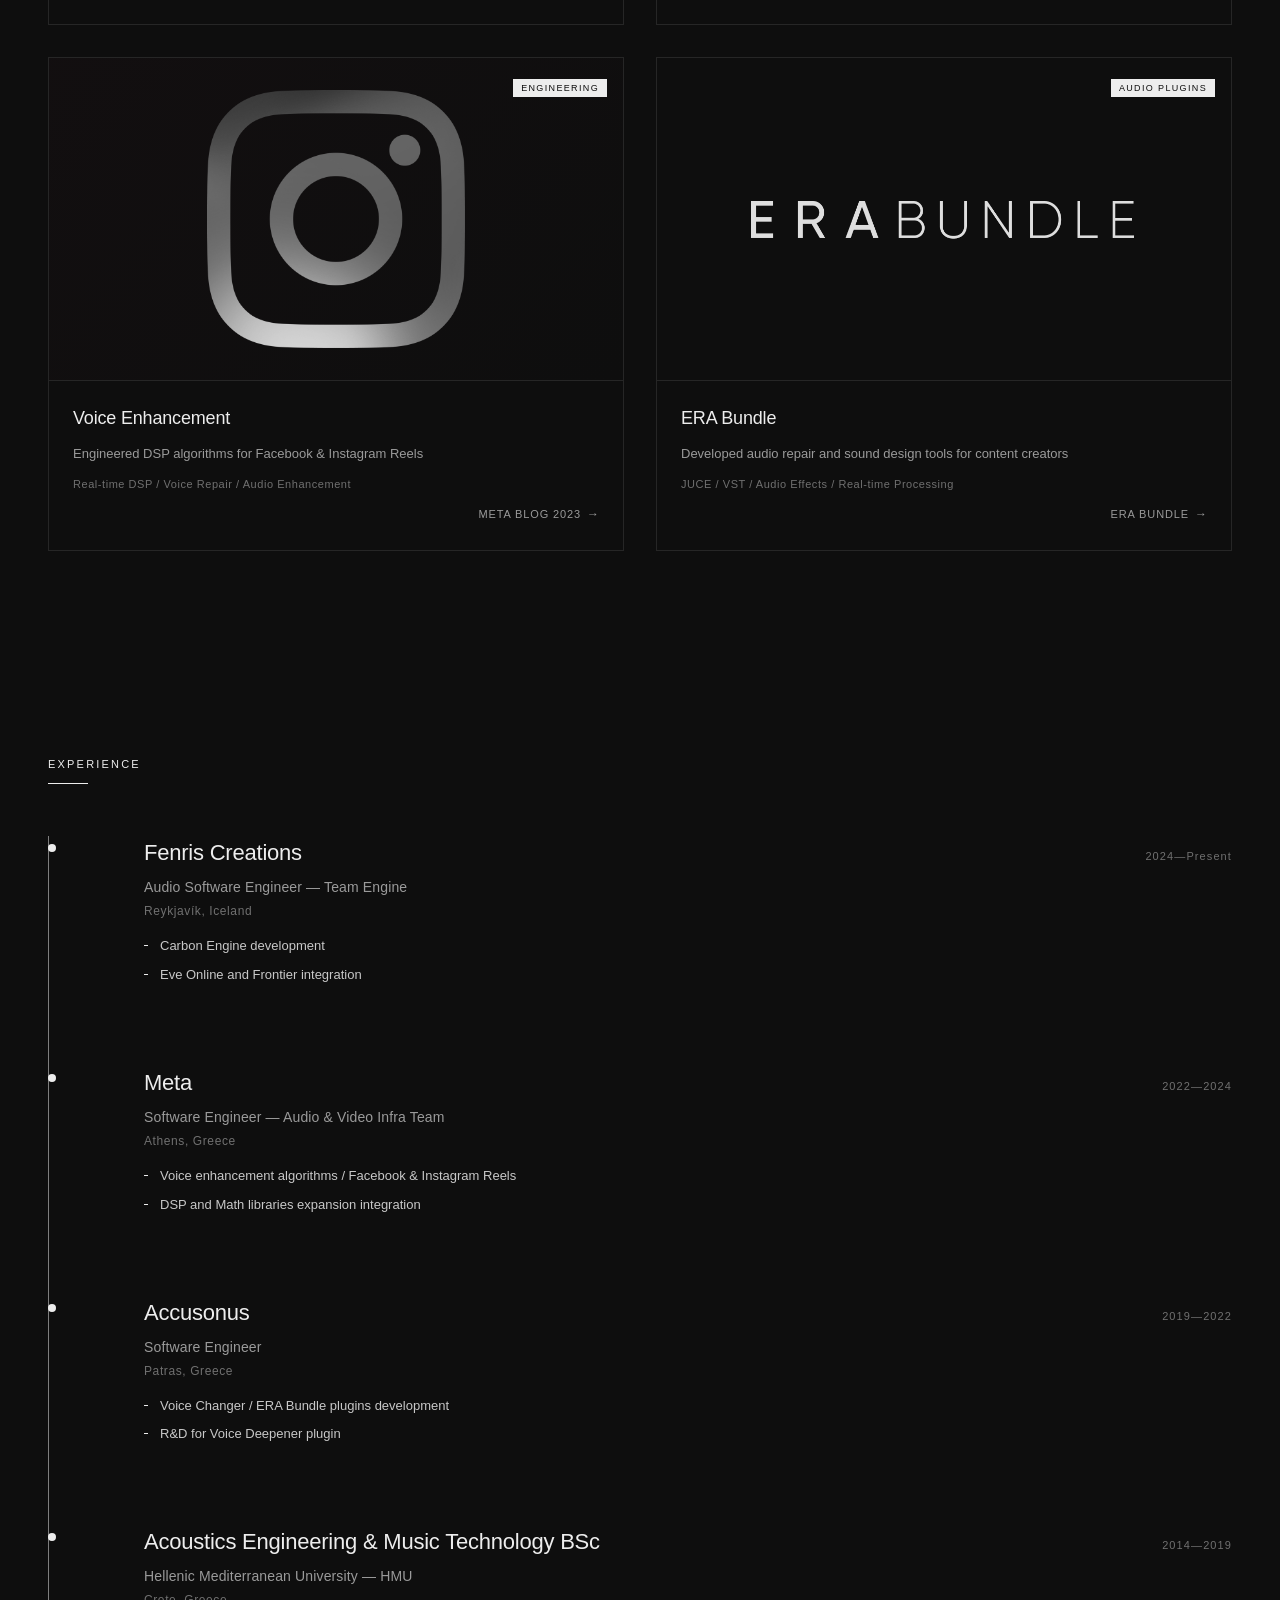
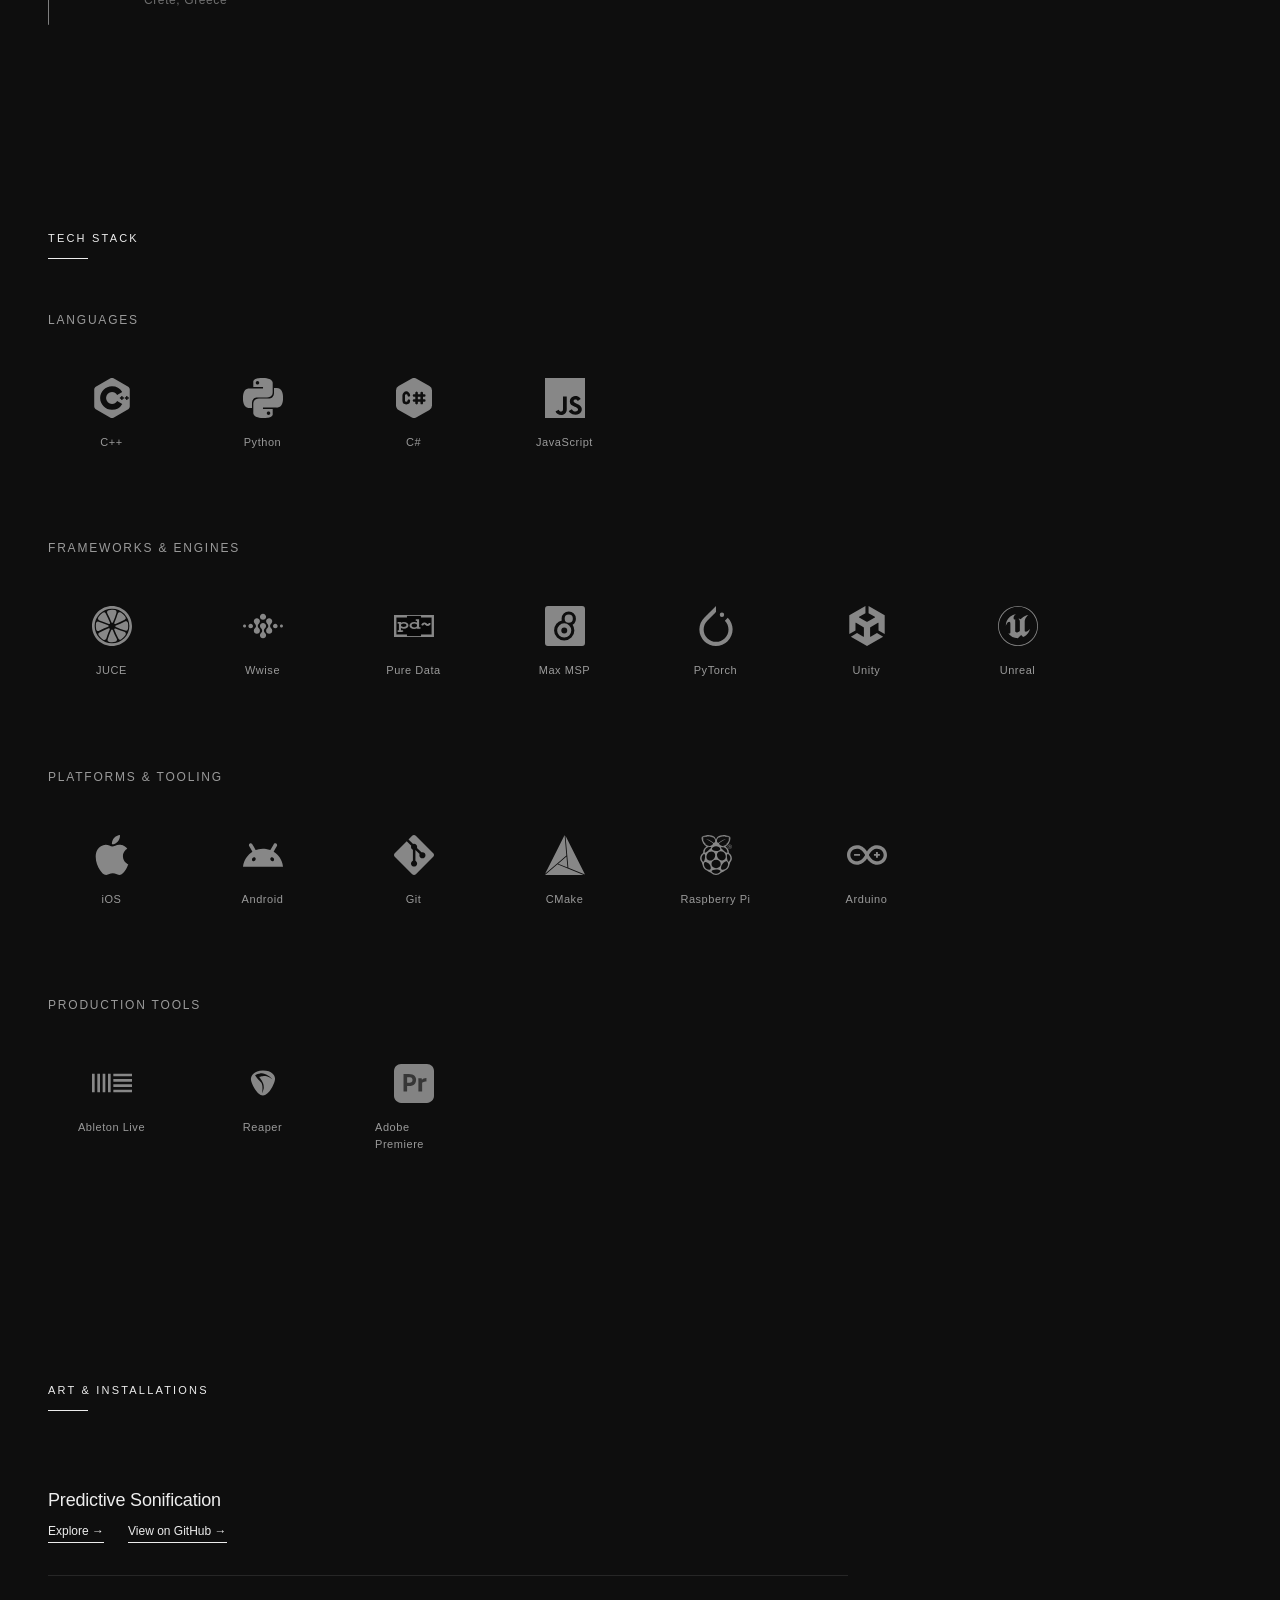
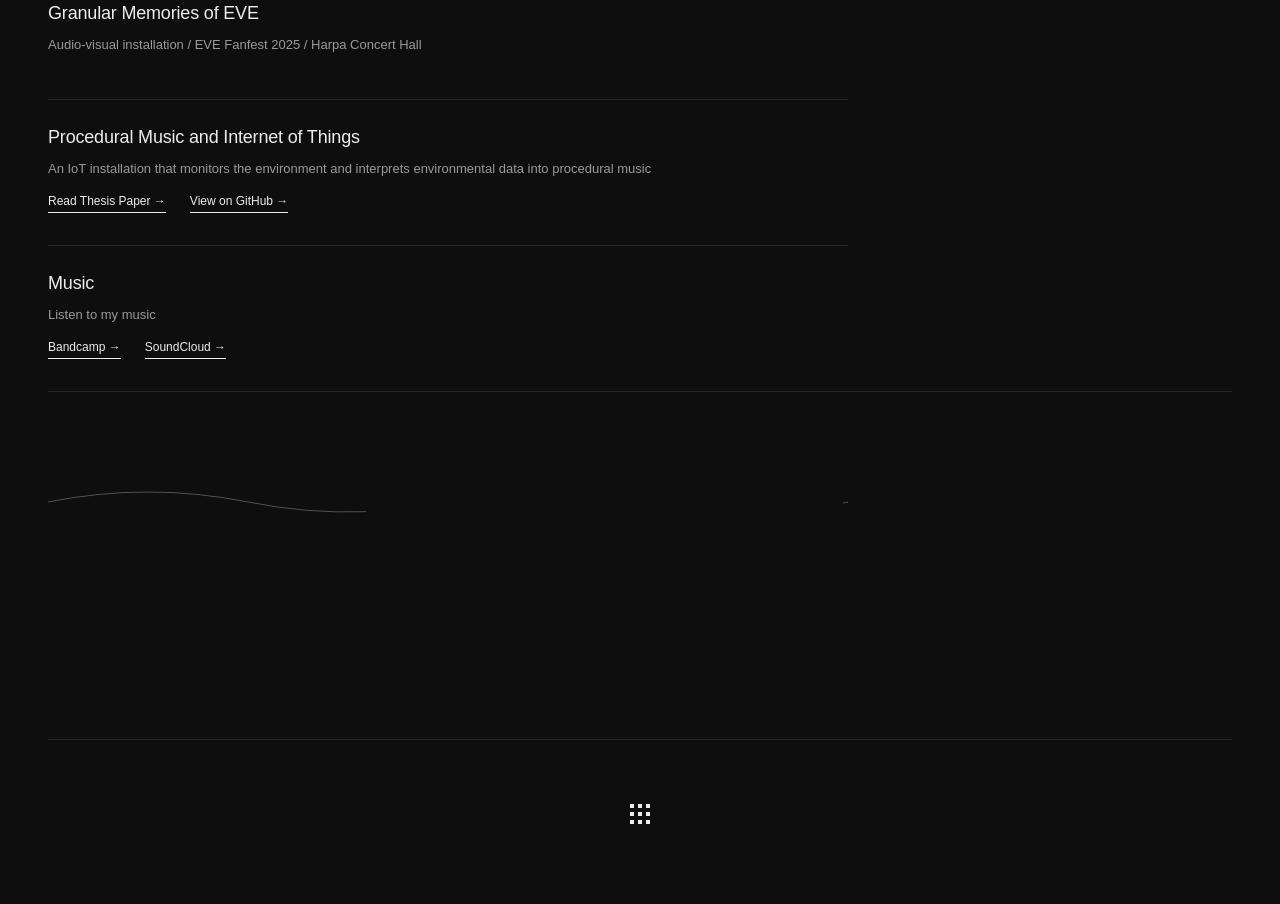
==== commit d464308a: "Add a dark theme that follows the time of day, with a switch in the nav" ====
--- a/index.html
+++ b/index.html
@@ -5,6 +5,7 @@
     <meta name="viewport" content="width=device-width, initial-scale=1.0">
     <title>Phevos Rinis</title>
     <link rel="stylesheet" href="style.css?v=listen-2">
+    <script src="theme.js"></script>
 </head>
 <body>
     <div class="cursor-dot"></div>
@@ -30,6 +31,9 @@
             <a class="nav-icon" href="https://github.com/Phevoso" target="_blank" rel="noopener noreferrer" aria-label="GitHub">
                 <img src="img/icons/github.svg" alt="GitHub logo">
             </a>
+            <button class="nav-theme" type="button" data-theme-toggle aria-label="Toggle dark theme" title="Toggle dark theme">
+                <svg viewBox="0 0 16 16" aria-hidden="true"><circle cx="8" cy="8" r="6.25"/><path d="M8 1.75a6.25 6.25 0 0 1 0 12.5z"/></svg>
+            </button>
         </div>
     </nav>
 
@@ -294,7 +298,7 @@
                         <div class="installation-content">
                             <div class="installation-links">
                                 <a href="listen/" class="installation-link">Explore →</a>
-                                <a href="https://github.com/Phevoso/predictive-sonification" class="installation-link" target="_blank">View on GitHub →</a>
+                                <a href="https://github.com/Phevoso/predictive-sonification" class="installation-link" target="_blank" rel="noopener noreferrer">View on GitHub →</a>
                             </div>
                         </div>
                     </div>
@@ -317,8 +321,8 @@
                         <div class="installation-content">
                             <p class="installation-description">An IoT installation that monitors the environment and interprets environmental data into procedural music</p>
                             <div class="installation-links">
-                                <a href="https://github.com/Phevoso/generative_music_iot/blob/main/Rinis_Phevos_Algorithmic_Music_Generation_IoT_Environmental_Parameters.pdf" class="installation-link" target="_blank">Read Thesis Paper →</a>
-                                <a href="https://github.com/Phevoso/generative_music_iot" class="installation-link" target="_blank">View on GitHub →</a>
+                                <a href="https://github.com/Phevoso/generative_music_iot/blob/main/Rinis_Phevos_Algorithmic_Music_Generation_IoT_Environmental_Parameters.pdf" class="installation-link" target="_blank" rel="noopener noreferrer">Read Thesis Paper →</a>
+                                <a href="https://github.com/Phevoso/generative_music_iot" class="installation-link" target="_blank" rel="noopener noreferrer">View on GitHub →</a>
                             </div>
                         </div>
                     </div>
@@ -332,8 +336,8 @@
                     <div class="installation-content">
                         <p class="installation-description">Listen to my music</p>
                         <div class="installation-links">
-                            <a href="https://phevosrinis.bandcamp.com/" class="installation-link" target="_blank">Bandcamp →</a>
-                            <a href="https://soundcloud.com/phevosrns" class="installation-link" target="_blank">SoundCloud →</a>
+                            <a href="https://phevosrinis.bandcamp.com/" class="installation-link" target="_blank" rel="noopener noreferrer">Bandcamp →</a>
+                            <a href="https://soundcloud.com/phevosrns" class="installation-link" target="_blank" rel="noopener noreferrer">SoundCloud →</a>
                         </div>
                     </div>
                 </div>
--- a/style.css
+++ b/style.css
@@ -259,6 +259,48 @@
     }
 }
 
+/* Light/dark switch (theme.js) */
+.nav-theme {
+    width: 26px;
+    height: 26px;
+    padding: 0;
+    border: 0;
+    background: none;
+    color: var(--black);
+    cursor: inherit;
+    display: inline-flex;
+    align-items: center;
+    justify-content: center;
+    opacity: 0.8;
+    transition: transform 0.3s ease, opacity 0.3s ease;
+}
+
+.nav-theme:hover,
+.nav-theme:focus {
+    opacity: 1;
+    transform: translateY(-2px);
+}
+
+.nav-theme:focus-visible {
+    outline: 1px solid var(--black);
+    outline-offset: 4px;
+}
+
+.nav-theme svg {
+    width: 16px;
+    height: 16px;
+}
+
+.nav-theme circle {
+    fill: none;
+    stroke: currentColor;
+    stroke-width: 1.5;
+}
+
+.nav-theme path {
+    fill: currentColor;
+}
+
 /* ============================================
    Container
    ============================================ */
@@ -1394,7 +1436,8 @@
     }
 
     .nav-icon,
-    .nav-sound {
+    .nav-sound,
+    .nav-theme {
         width: 22px;
         height: 22px;
     }
@@ -1505,3 +1548,57 @@
 div.project-card-large {
     cursor: default;
 }
+
+/* ============================================
+   Dark Theme (theme.js sets data-theme on <html>)
+   ============================================ */
+:root[data-theme="dark"] {
+    --black: #EDEDED;
+    --white: #0E0E0E;
+    --grey-dark: #C8C8C8;
+    --grey-mid: #9A9A9A;
+    --grey-light: #707070;
+    --grey-border: #262626;
+    color-scheme: dark;
+}
+
+[data-theme="dark"] .main-nav {
+    background: linear-gradient(to bottom, rgba(14,14,14,1) 0%, rgba(14,14,14,0.95) 70%, rgba(14,14,14,0) 100%);
+}
+
+/* The dot inverts whatever is under it, so it keeps its light-theme colour */
+[data-theme="dark"] .cursor-dot {
+    background: #000000;
+}
+
+/* The social icons are drawn in near-black */
+[data-theme="dark"] .nav-icon img {
+    filter: invert(1);
+}
+
+[data-theme="dark"] .nav-icon:hover img,
+[data-theme="dark"] .nav-icon:focus img {
+    filter: invert(1) brightness(1.05);
+}
+
+/* So are the Carbon, EVE and ERA logos; the hover tints still apply after inverting */
+[data-theme="dark"] :is(.carbon-project, .era-project, .eve-project) .project-visual img {
+    filter: grayscale(100%) invert(1);
+}
+
+[data-theme="dark"] .carbon-project:hover .project-visual img {
+    filter: invert(1) brightness(1.1);
+}
+
+[data-theme="dark"] .eve-project:hover .project-visual img {
+    filter: invert(1) brightness(1.3) sepia(1) saturate(6) hue-rotate(30deg) contrast(1.2);
+}
+
+[data-theme="dark"] .era-project:hover .project-visual img {
+    filter: invert(1) brightness(1.2) sepia(1) saturate(5) hue-rotate(220deg);
+}
+
+/* The stack icons are black silhouettes; this also outranks .stack-item:hover img */
+[data-theme="dark"] .stack-item img {
+    filter: grayscale(100%) invert(1);
+}
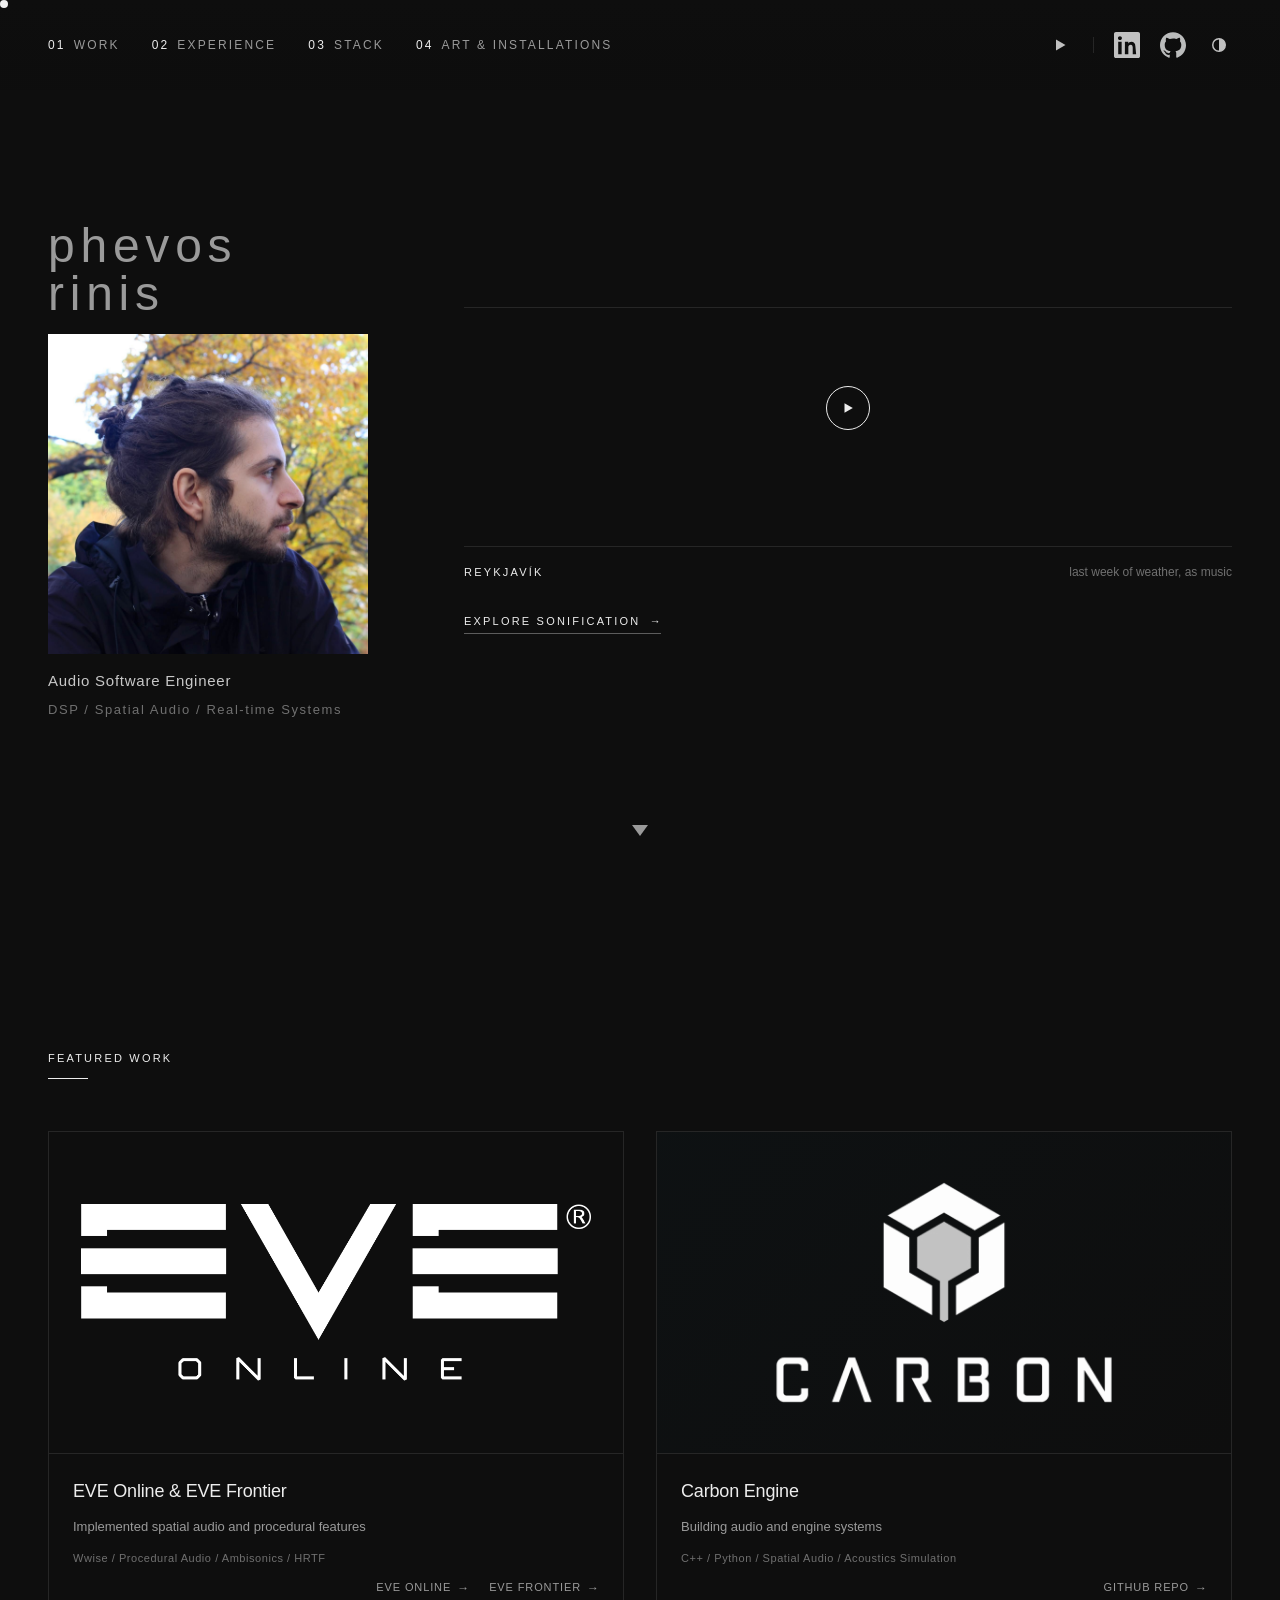
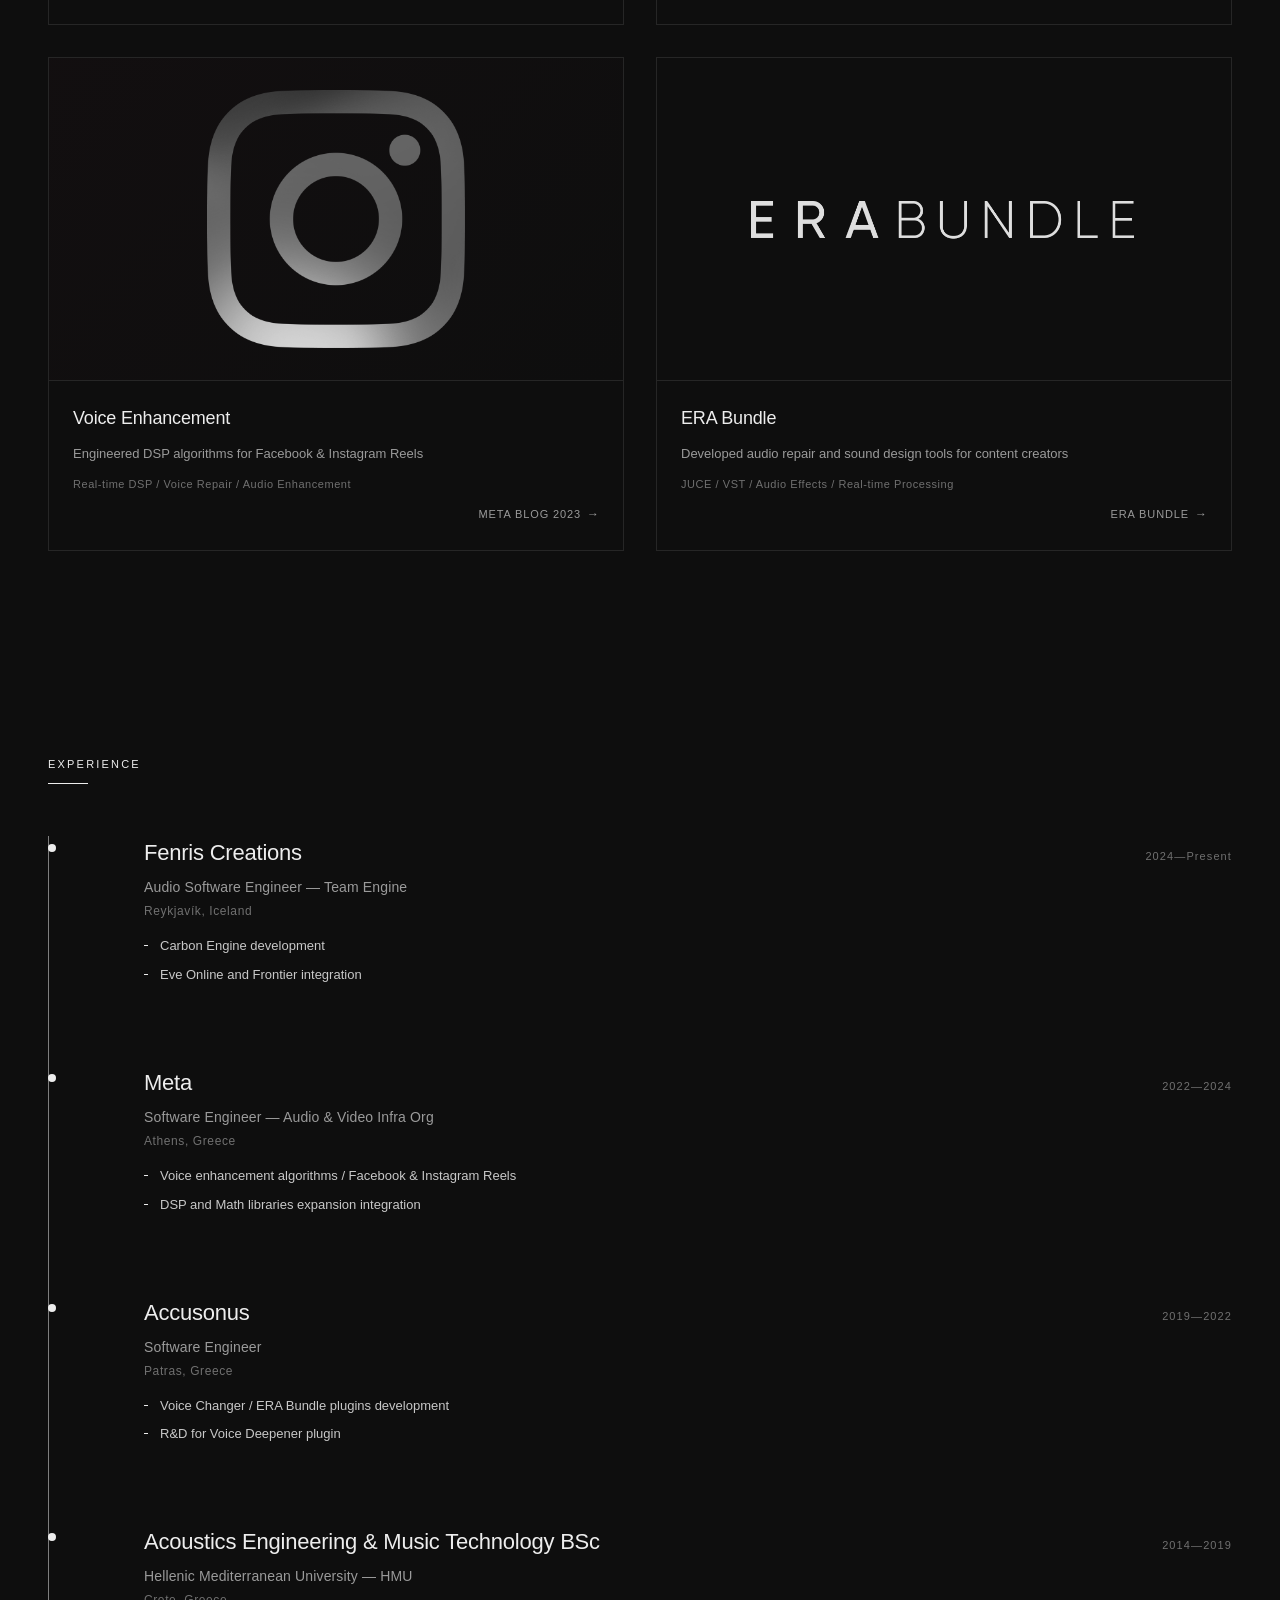
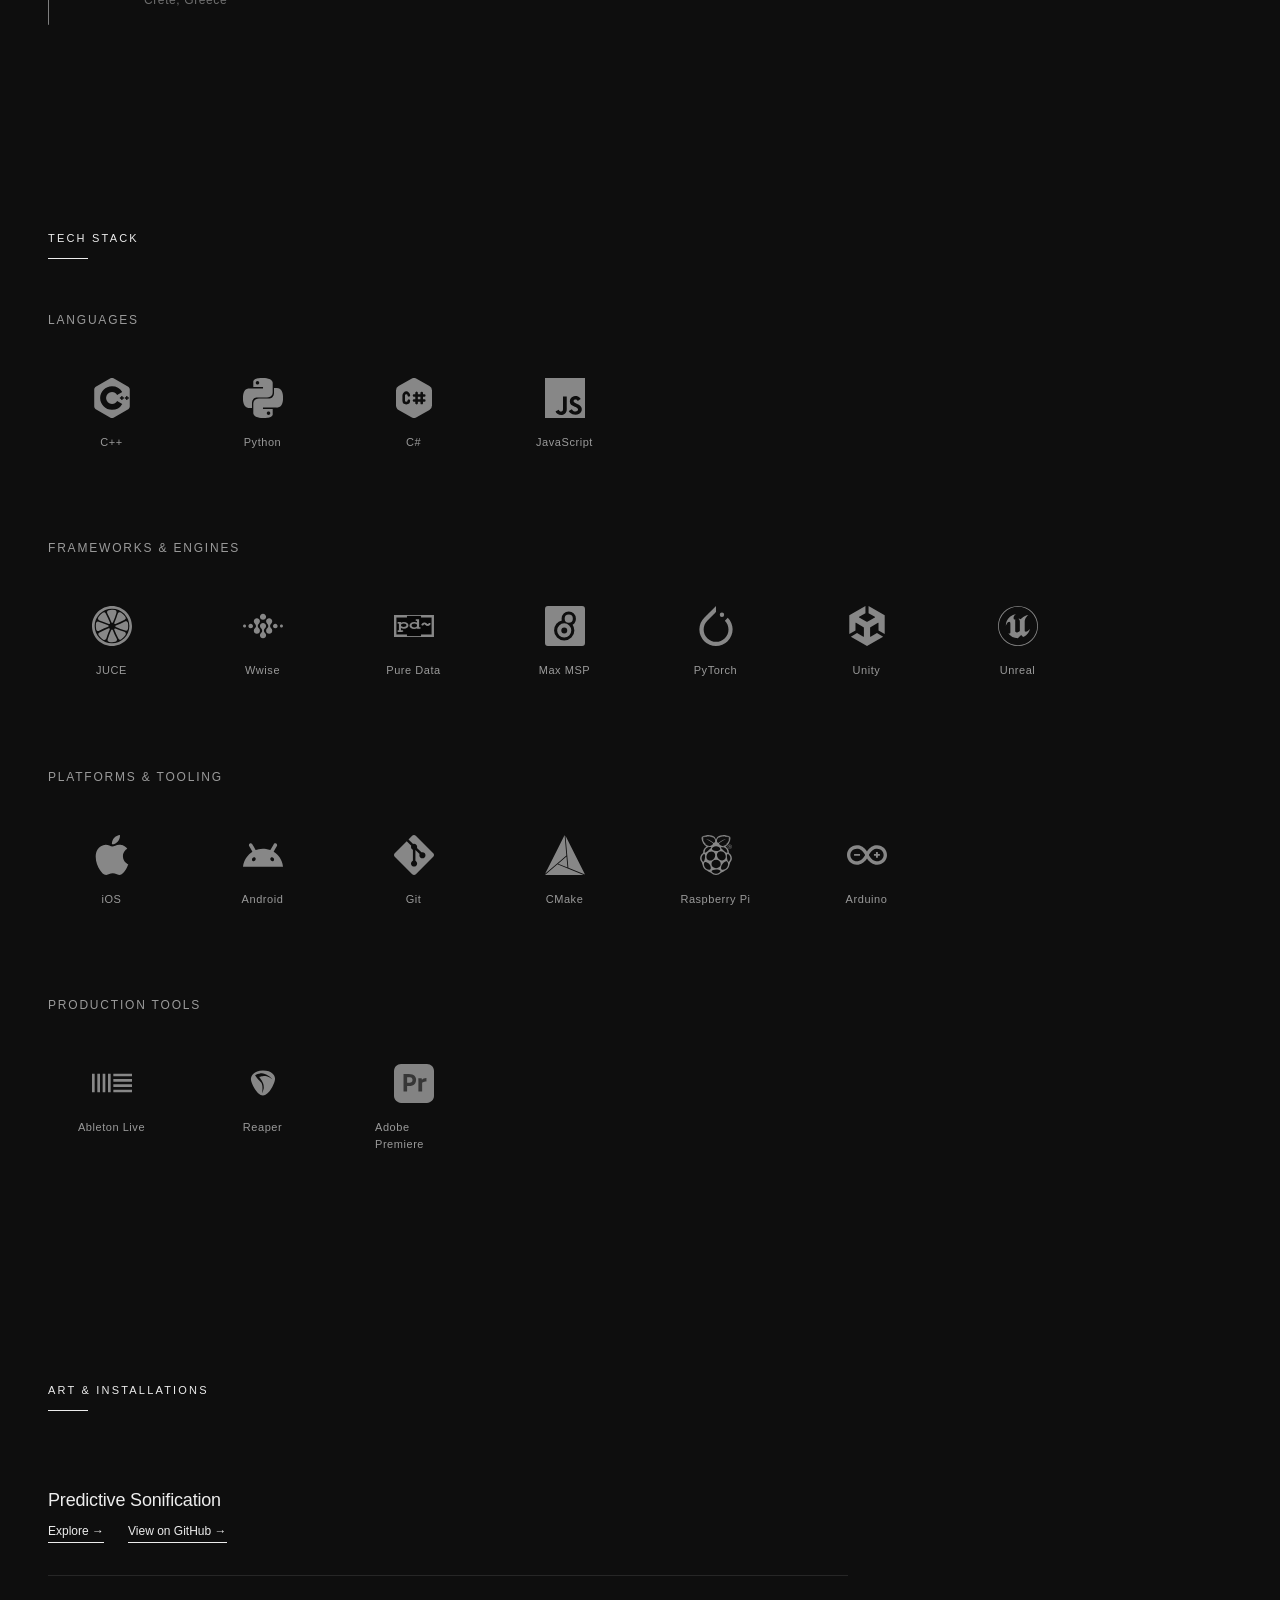
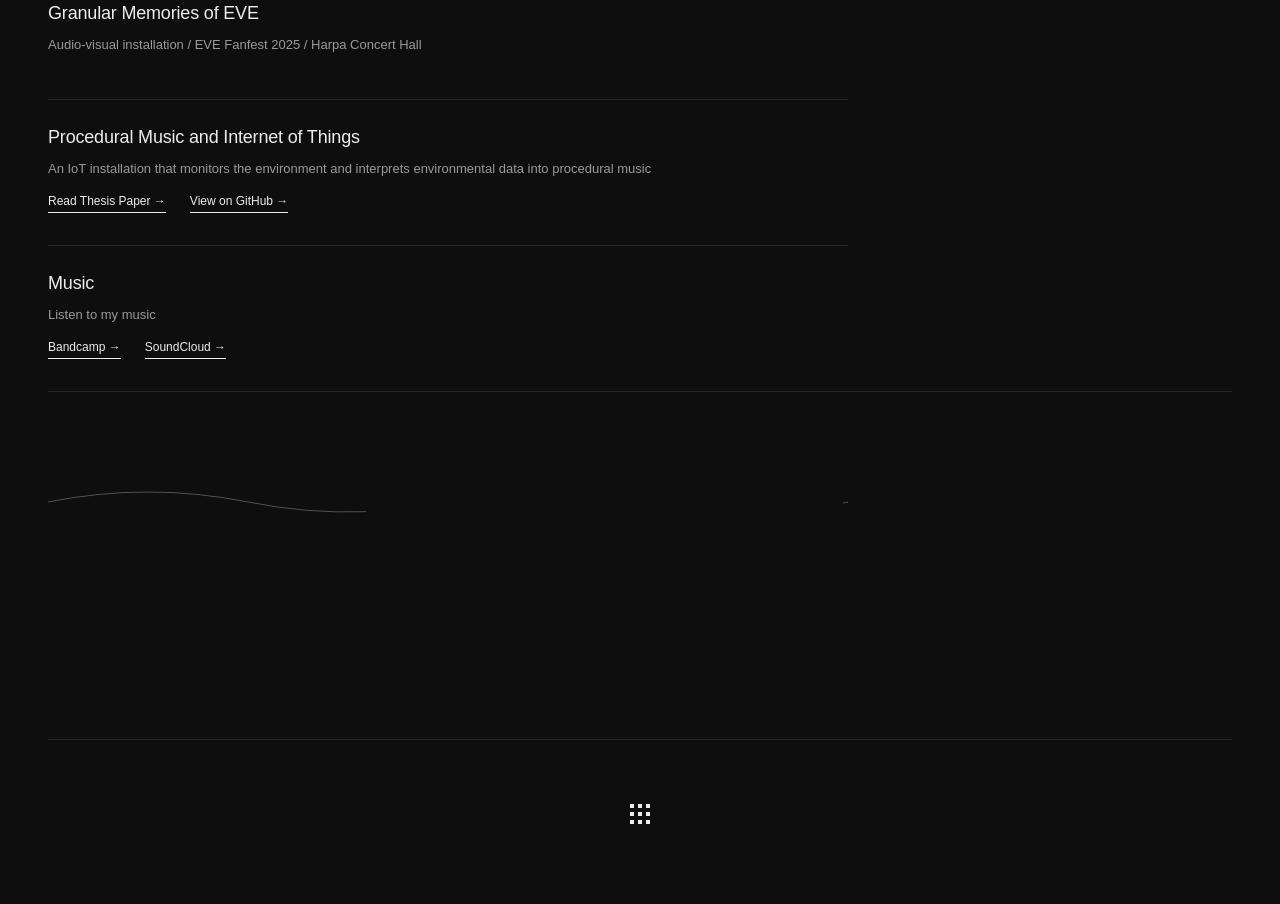
==== commit 0cb5734f: "Present Carbon as in-house engine work and drop the project tags" ====
--- a/index.html
+++ b/index.html
@@ -87,14 +87,11 @@
                     <div class="project-card-large eve-project">
                         <div class="project-visual">
                             <img src="img/eve-logo.png" alt="EVE">
-                            <div class="project-overlay">
-                                <span class="project-type">Game Dev</span>
-                            </div>
                         </div>
                         <div class="project-info">
                             <h3 class="project-title">EVE Online & EVE Frontier</h3>
                             <p class="project-desc">Implemented spatial audio and procedural features</p>
-                            <p class="project-tech">Spatial Audio / Wwise / Procedural Audio/ Ambisonics / HRTF</p>
+                            <p class="project-tech">Wwise / Procedural Audio / Ambisonics / HRTF</p>
                             <div class="project-cta-row">
                                 <a class="project-cta" href="https://www.eveonline.com/" target="_blank" rel="noopener noreferrer">EVE Online</a>
                                 <a class="project-cta" href="https://evefrontier.com/" target="_blank" rel="noopener noreferrer">EVE Frontier</a>
@@ -105,14 +102,13 @@
                     <a class="project-card-large carbon-project" href="https://github.com/carbonengine" target="_blank" rel="noopener noreferrer">
                         <div class="project-visual">
                             <img src="img/carbon-engine-logo.png" alt="Spatial Audio">
-                            <div class="project-overlay">
-                                <span class="project-type">Open Source</span>
-                            </div>
+                            <!-- Dark theme hover: #020202 ink to #EDEDED, the #D8121A core kept -->
+                            <svg width="0" height="0" aria-hidden="true" focusable="false"><filter id="carbon-ink" color-interpolation-filters="sRGB"><feColorMatrix values="-0.097 0 0 0 0.929  -1.013 0 0 0 0.929  -0.976 0 0 0 0.929  0 0 0 1 0"/></filter></svg>
                         </div>
                         <div class="project-info">
-                            <h3 class="project-title">Game Engine Development</h3>
-                            <p class="project-desc">Contributing to Carbon's audio and rendering components</p>
-                            <p class="project-tech">C++ / Python / Audio / Rendering</p>
+                            <h3 class="project-title">Carbon Engine</h3>
+                            <p class="project-desc">Building audio and engine systems</p>
+                            <p class="project-tech">C++ / Python / Spatial Audio / Acoustics Simulation</p>
                             <span class="project-cta">GitHub Repo</span>
                         </div>
                     </a>
@@ -120,9 +116,6 @@
                     <a class="project-card-large meta-project" href="https://about.fb.com/news/2023/07/facebook-video-keeps-getting-better/" target="_blank" rel="noopener noreferrer">
                         <div class="project-visual">
                             <img src="img/logo-instagram-gradient.png" alt="Meta">
-                            <div class="project-overlay">
-                                <span class="project-type">Engineering</span>
-                            </div>
                         </div>
                         <div class="project-info">
                             <h3 class="project-title">Voice Enhancement</h3>
@@ -135,9 +128,6 @@
                     <a class="project-card-large era-project" href="https://web.archive.org/web/20220206165829/https://accusonus.com/products/audio-repair/era-bundle" target="_blank" rel="noopener noreferrer">
                         <div class="project-visual">
                             <img src="img/era-bundle-logo.png" alt="ERA Bundle">
-                            <div class="project-overlay">
-                                <span class="project-type">Audio Plugins</span>
-                            </div>
                         </div>
                         <div class="project-info">
                             <h3 class="project-title">ERA Bundle</h3>
@@ -187,7 +177,7 @@
                                     <h3 class="timeline-company">Meta</h3>
                                     <span class="timeline-period">2022—2024</span>
                                 </div>
-                                <p class="timeline-role">Software Engineer — Audio & Video Infra Team</p>
+                                <p class="timeline-role">Software Engineer — Audio & Video Infra Org</p>
                                 <p class="timeline-location">Athens, Greece</p>
                                 <ul class="timeline-highlights">
                                     <li>Voice enhancement algorithms / Facebook & Instagram Reels</li>
--- a/style.css
+++ b/style.css
@@ -998,21 +998,6 @@
     background: linear-gradient(135deg, rgba(225, 48, 108, 0.02) 0%, var(--white) 100%);
 }
 
-.project-overlay {
-    position: absolute;
-    top: calc(var(--spacing-unit) * 2);
-    right: calc(var(--spacing-unit) * 2);
-}
-
-.project-type {
-    font-size: 9px;
-    letter-spacing: 0.15em;
-    text-transform: uppercase;
-    background: var(--black);
-    color: var(--white);
-    padding: 4px 8px;
-}
-
 .project-info {
     padding: calc(var(--spacing-unit) * 3);
     display: flex;
@@ -1581,17 +1566,15 @@
     filter: invert(1) brightness(1.05);
 }
 
-/* So are the Carbon, EVE and ERA logos; the hover tints still apply after inverting */
-[data-theme="dark"] :is(.carbon-project, .era-project, .eve-project) .project-visual img {
+/* So are the Carbon, EVE and ERA logos. EVE stays monochrome on hover */
+[data-theme="dark"] :is(.carbon-project, .era-project, .eve-project) .project-visual img,
+[data-theme="dark"] .eve-project:hover .project-visual img {
     filter: grayscale(100%) invert(1);
 }
 
+/* Carbon's ink turns light and its core stays red; the filter sits in its card in index.html */
 [data-theme="dark"] .carbon-project:hover .project-visual img {
-    filter: invert(1) brightness(1.1);
-}
-
-[data-theme="dark"] .eve-project:hover .project-visual img {
-    filter: invert(1) brightness(1.3) sepia(1) saturate(6) hue-rotate(30deg) contrast(1.2);
+    filter: url(#carbon-ink);
 }
 
 [data-theme="dark"] .era-project:hover .project-visual img {
